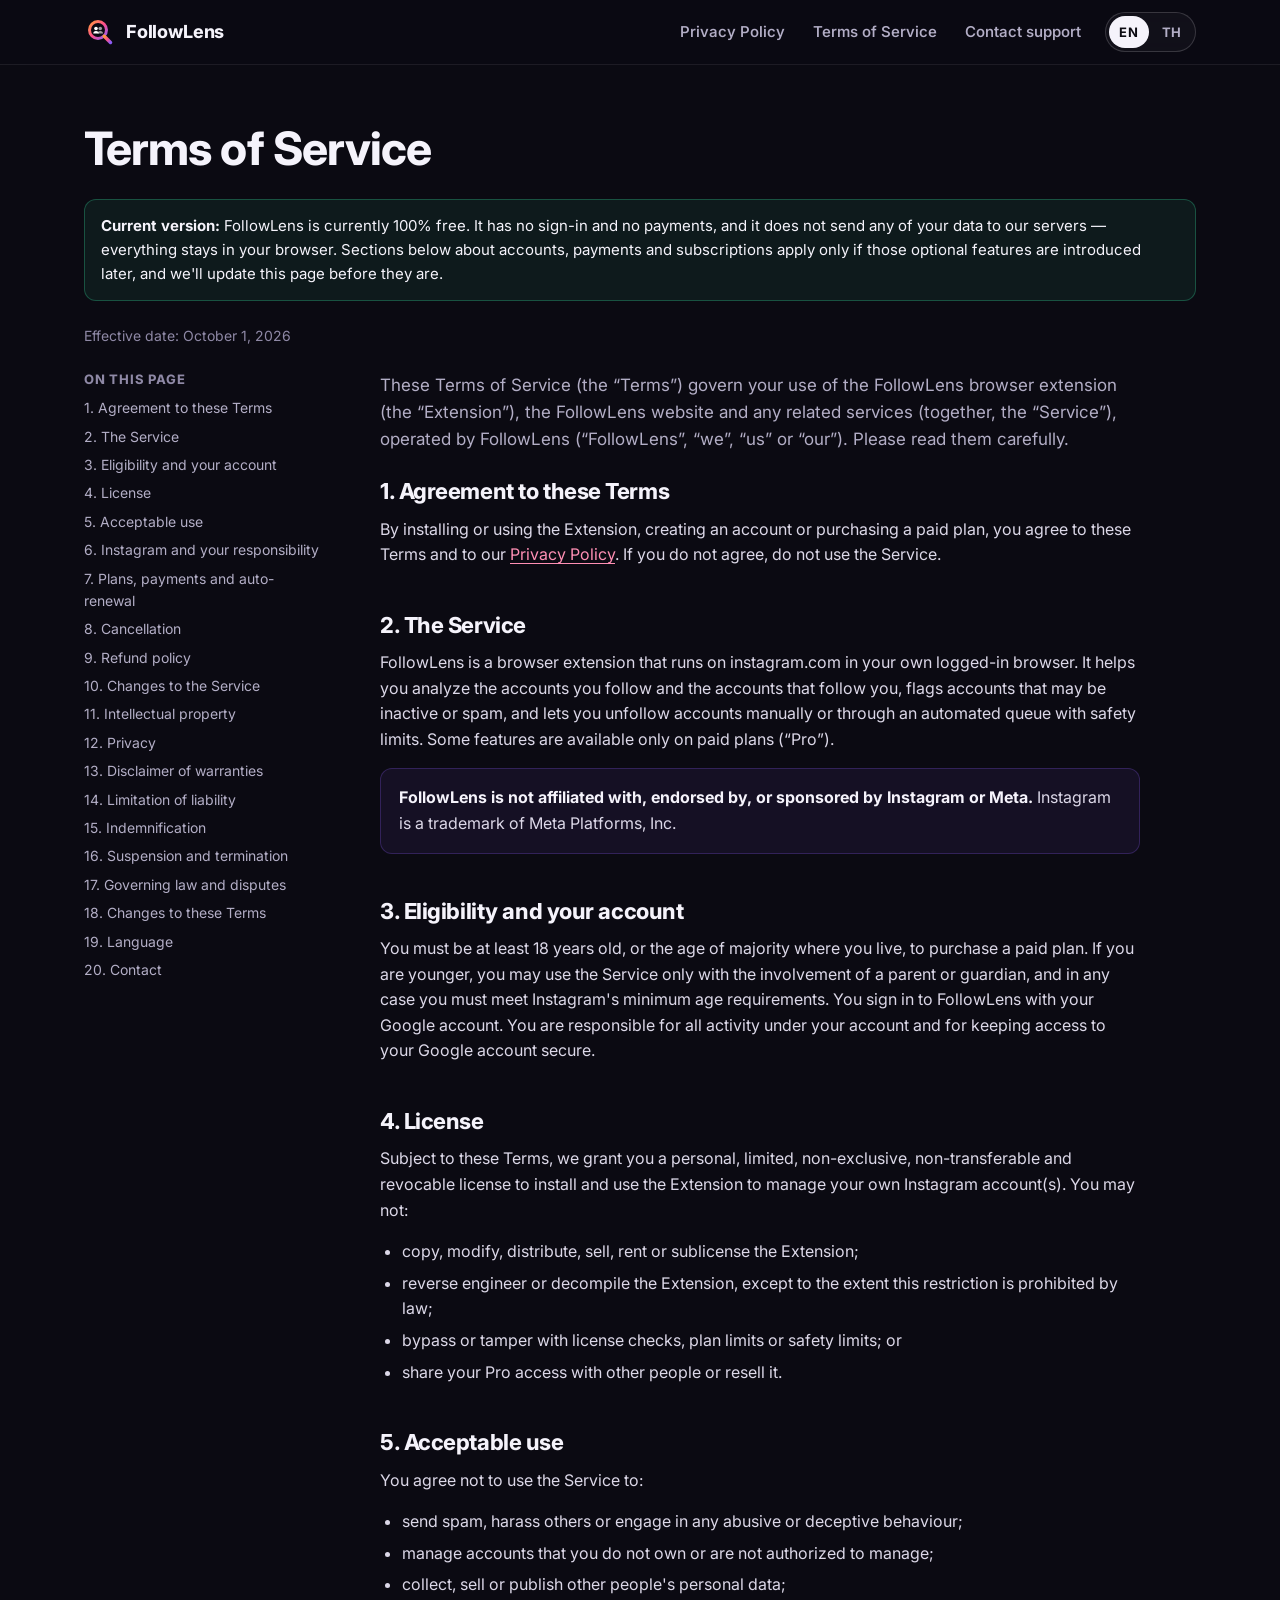
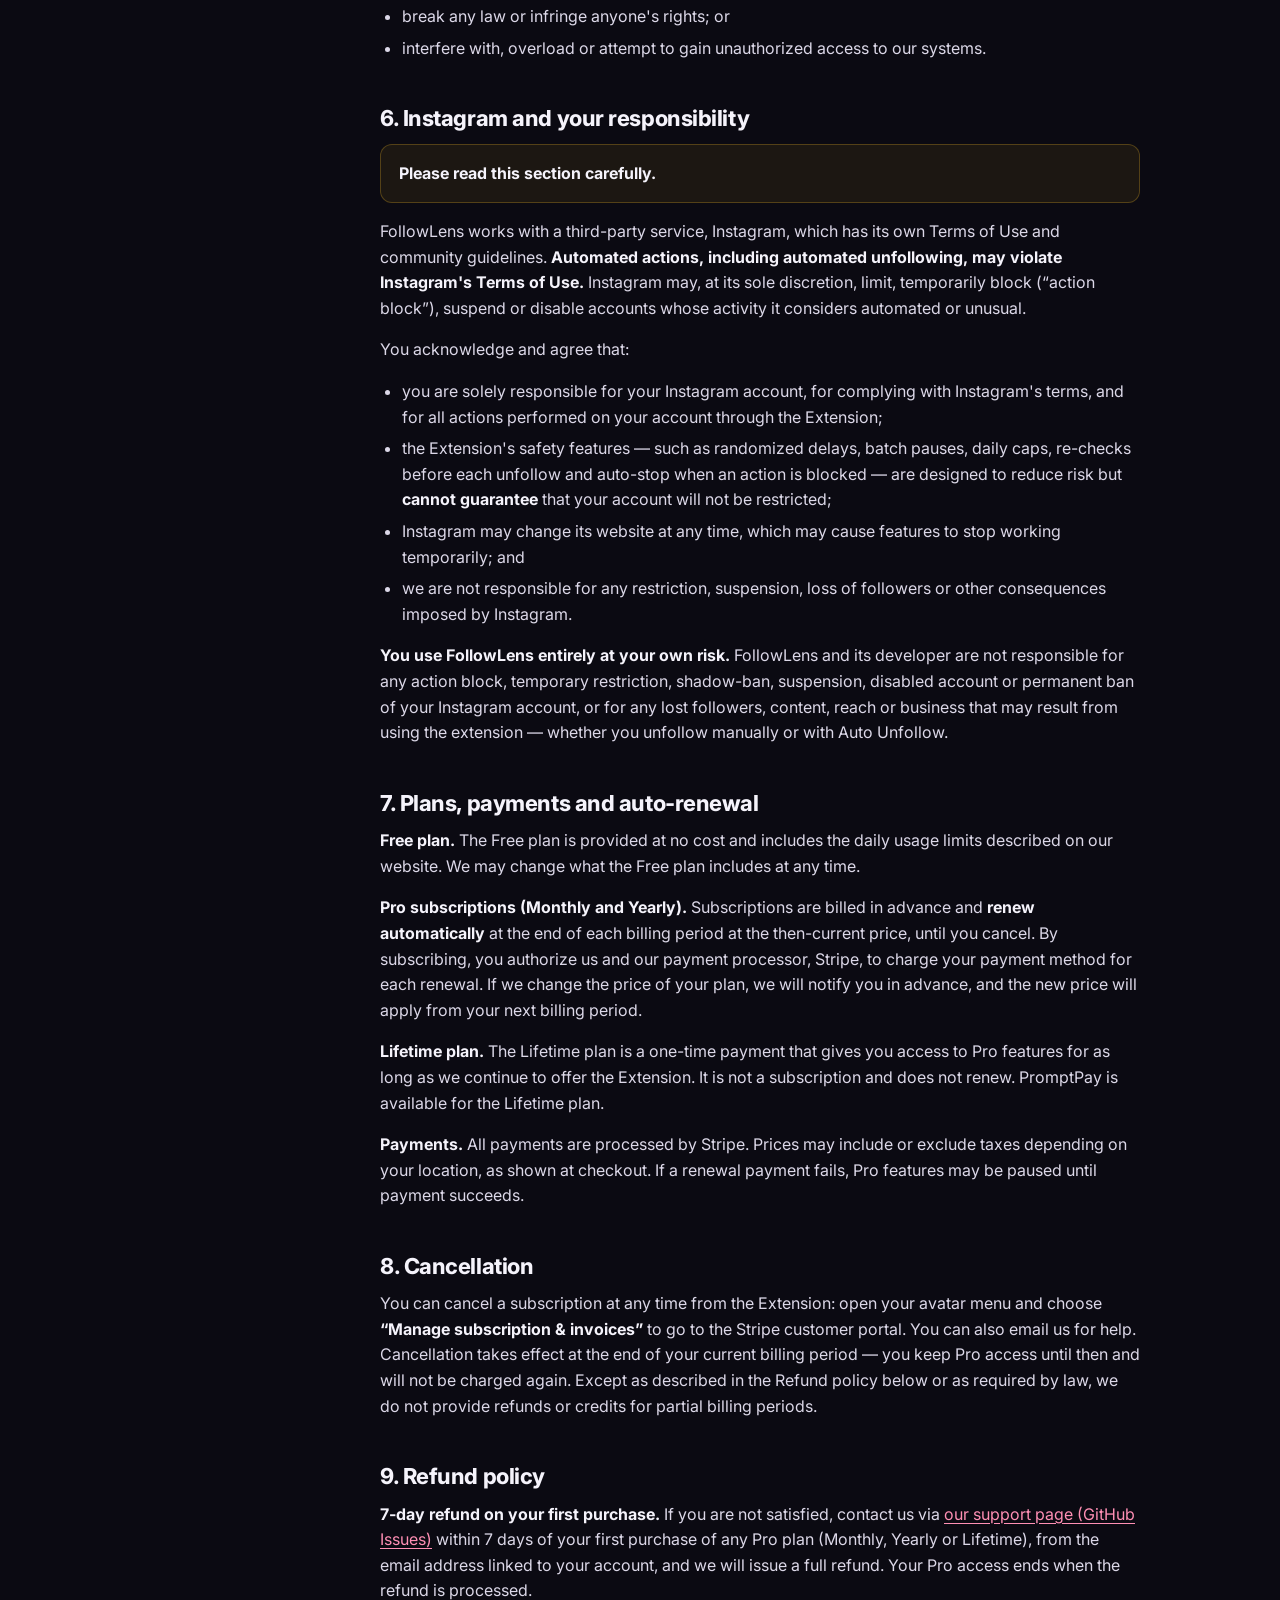
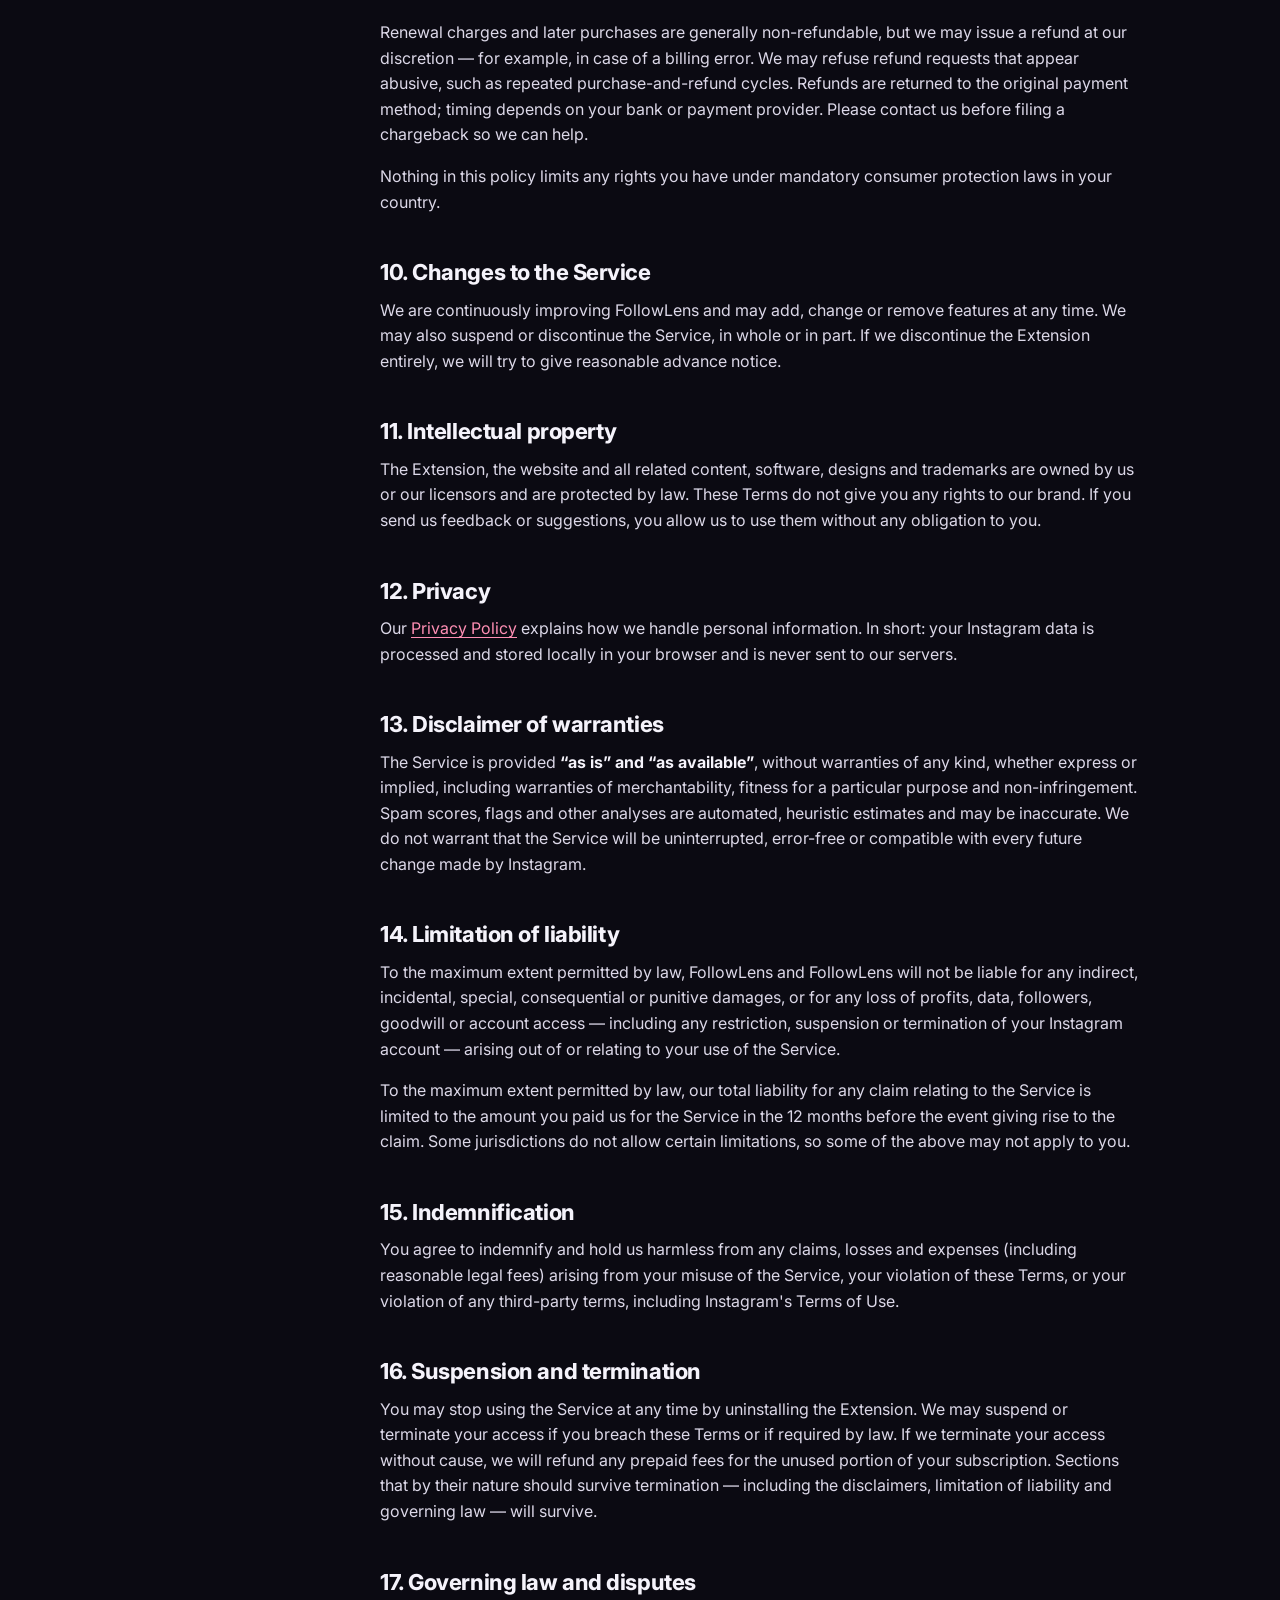
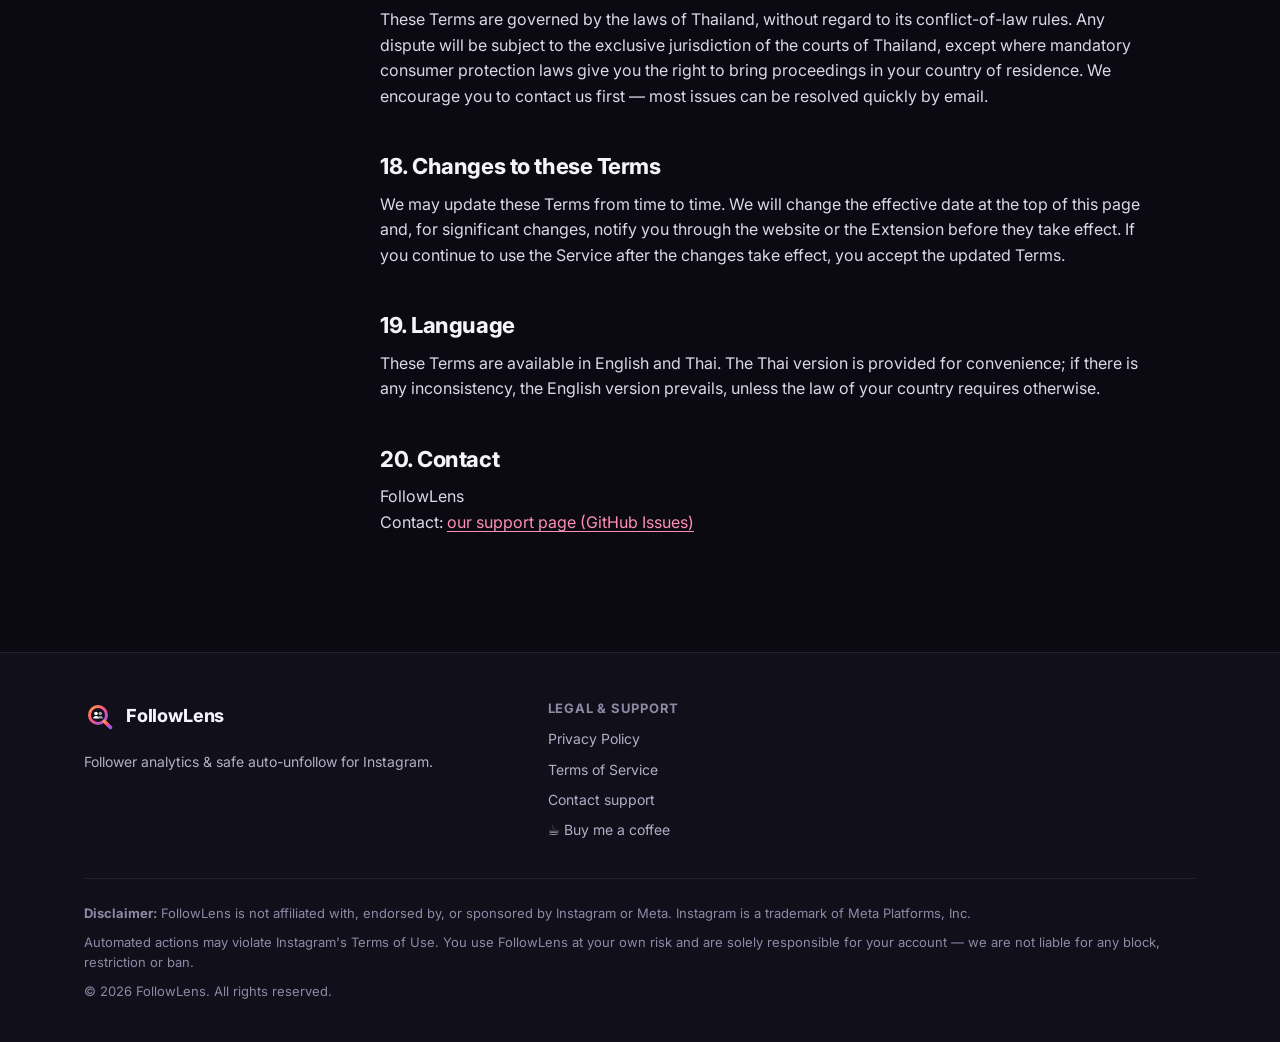
==== terms.html @ a9cab2ae "Split public policy pages into policy/ (published to jomkongvut/followlens-policy) - Marketing site " ====
<!doctype html>
<html lang="en">
<head>
  <meta charset="utf-8">
  <meta name="viewport" content="width=device-width, initial-scale=1">
  <title data-i18n="terms.title">Terms of Service — FollowLens</title>
  <meta name="description" content="The terms that apply when you use FollowLens, including subscriptions, cancellation, refunds and your responsibilities on Instagram." data-i18n-attr="content:terms.desc">
  <meta name="theme-color" content="#0b0a12">
  <meta name="color-scheme" content="dark">
  <link rel="canonical" href="https://jomkongvut.github.io/followlens-policy/terms.html">
  <link rel="icon" href="assets/favicon.svg" type="image/svg+xml">
  <meta property="og:type" content="website">
  <meta property="og:site_name" content="FollowLens">
  <meta property="og:title" content="Terms of Service — FollowLens" data-i18n-attr="content:terms.title">
  <meta property="og:description" content="The terms that apply when you use FollowLens, including subscriptions, cancellation, refunds and your responsibilities on Instagram." data-i18n-attr="content:terms.desc">
  <meta property="og:url" content="https://jomkongvut.github.io/followlens-policy/terms.html">
  <meta property="og:image" content="https://jomkongvut.github.io/followlens-policy/assets/og-image.png">
  <meta property="og:image:width" content="1200">
  <meta property="og:image:height" content="630">
  <meta property="og:locale" content="en_US">
  <meta property="og:locale:alternate" content="th_TH">
  <meta name="twitter:card" content="summary_large_image">
  <link rel="preconnect" href="https://fonts.googleapis.com">
  <link rel="preconnect" href="https://fonts.gstatic.com" crossorigin>
  <link rel="stylesheet" href="https://fonts.googleapis.com/css2?family=Inter:wght@400..800&family=Noto+Sans+Thai:wght@400..800&display=swap">
  <link rel="stylesheet" href="assets/styles.css">
  <script src="assets/config.js" defer></script>
  <script src="assets/i18n.js" defer></script>
  <script src="assets/main.js" defer></script>
</head>
<body>
  <a class="skip-link" href="#main" data-i18n="common.skip">Skip to content</a>
  <header class="site-header">
    <div class="container header-inner">
      <a aria-label="FollowLens home" class="brand" href="index.html" data-i18n-attr="aria-label:brand.home"><svg viewBox="0 0 64 64" aria-hidden="true" focusable="false"><defs><linearGradient id="flg1" x1="0" y1="0" x2="1" y2="1"><stop offset="0" stop-color="#ff9a3c"/><stop offset=".5" stop-color="#ff4f8b"/><stop offset="1" stop-color="#8b5cf6"/></linearGradient></defs><circle cx="28" cy="28" r="17" fill="none" stroke="url(#flg1)" stroke-width="6"/><path d="M40.5 40.5 53 53" stroke="url(#flg1)" stroke-width="7" stroke-linecap="round"/><circle cx="24" cy="25" r="3.6" fill="#fff"/><circle cx="32.5" cy="25" r="3.6" fill="#fff" fill-opacity=".6"/><path d="M18.5 35a5.5 5 0 0 1 11 0z" fill="#fff"/><path d="M27 35a5.5 5 0 0 1 11 0z" fill="#fff" fill-opacity=".6"/></svg><span class="brand-name">FollowLens</span></a>
      <nav aria-label="Main navigation" class="main-nav" id="main-nav" data-i18n-attr="aria-label:nav.aria">
        <ul>
          <li><a href="privacy.html" data-i18n="footer.privacy">Privacy Policy</a></li>
          <li><a href="terms.html" data-i18n="footer.terms">Terms of Service</a></li>
          <li><a href="https://github.com/jomkongvut/followlens-policy/issues" target="_blank" rel="noopener" data-config-mailto data-i18n="footer.contact">Contact support</a></li>
        </ul>
      </nav>
      <div class="header-actions">
        <div aria-label="Language" class="lang-toggle" role="group" data-i18n-attr="aria-label:lang.label">
          <button type="button" data-set-lang="en" lang="en" aria-label="English" aria-pressed="true">EN</button>
          <span class="lang-sep" aria-hidden="true"></span>
          <button type="button" data-set-lang="th" lang="th" aria-label="ภาษาไทย" aria-pressed="false">TH</button>
        </div>
        <button aria-label="Open menu" class="menu-btn" type="button" aria-controls="main-nav" aria-expanded="false" data-i18n-attr="aria-label:nav.menu"><svg class="icon-open" viewBox="0 0 24 24" fill="none" stroke="currentColor" stroke-width="2" stroke-linecap="round" stroke-linejoin="round" aria-hidden="true" focusable="false"><path d="M4 7h16M4 12h16M4 17h16"/></svg><svg class="icon-close" viewBox="0 0 24 24" fill="none" stroke="currentColor" stroke-width="2" stroke-linecap="round" stroke-linejoin="round" aria-hidden="true" focusable="false"><path d="M6 6l12 12M18 6 6 18"/></svg></button>
      </div>
    </div>
  </header>

  <main id="main">
    <div class="container">
      <header class="page-hero">
        <h1 data-i18n="terms.h1">Terms of Service</h1>
        <p class="free-note" data-free-only data-i18n-html="legal.freeNote"></p>
        <p class="page-meta" data-i18n="legal.effective">Effective date: October 1, 2026</p>
      </header>
      <div class="legal-layout">
        <nav class="toc" aria-labelledby="toc-title">
          <h2 id="toc-title" data-i18n="toc.title">On this page</h2>
          <ol>
            <li><a href="#agreement" data-i18n="terms.agreement.h">1. Agreement to these Terms</a></li>
            <li><a href="#service" data-i18n="terms.service.h">2. The Service</a></li>
            <li><a href="#eligibility" data-i18n="terms.eligibility.h">3. Eligibility and your account</a></li>
            <li><a href="#license" data-i18n="terms.license.h">4. License</a></li>
            <li><a href="#use" data-i18n="terms.use.h">5. Acceptable use</a></li>
            <li><a href="#instagram" data-i18n="terms.instagram.h">6. Instagram and your responsibility</a></li>
            <li><a href="#plans" data-i18n="terms.plans.h">7. Plans, payments and auto-renewal</a></li>
            <li><a href="#cancel" data-i18n="terms.cancel.h">8. Cancellation</a></li>
            <li><a href="#refunds" data-i18n="terms.refunds.h">9. Refund policy</a></li>
            <li><a href="#svcchanges" data-i18n="terms.svcchanges.h">10. Changes to the Service</a></li>
            <li><a href="#ip" data-i18n="terms.ip.h">11. Intellectual property</a></li>
            <li><a href="#privacy" data-i18n="terms.privacy.h">12. Privacy</a></li>
            <li><a href="#warranty" data-i18n="terms.warranty.h">13. Disclaimer of warranties</a></li>
            <li><a href="#liability" data-i18n="terms.liability.h">14. Limitation of liability</a></li>
            <li><a href="#indemnity" data-i18n="terms.indemnity.h">15. Indemnification</a></li>
            <li><a href="#termination" data-i18n="terms.termination.h">16. Suspension and termination</a></li>
            <li><a href="#law" data-i18n="terms.law.h">17. Governing law and disputes</a></li>
            <li><a href="#changes" data-i18n="terms.changes.h">18. Changes to these Terms</a></li>
            <li><a href="#language" data-i18n="terms.language.h">19. Language</a></li>
            <li><a href="#contact" data-i18n="terms.contact.h">20. Contact</a></li>
          </ol>
        </nav>
        <article class="prose">
          <p class="lead" data-i18n="terms.intro">These Terms of Service (the “Terms”) govern your use of the FollowLens browser extension (the “Extension”), the FollowLens website and any related services (together, the “Service”), operated by FollowLens (“FollowLens”, “we”, “us” or “our”). Please read them carefully.</p>
          <section id="agreement" aria-labelledby="h-agreement">
            <h2 id="h-agreement" data-i18n="terms.agreement.h">1. Agreement to these Terms</h2>
            <div data-i18n-html="terms.agreement.body"><p>By installing or using the Extension, creating an account or purchasing a paid plan, you agree to these Terms and to our <a href="privacy.html">Privacy Policy</a>. If you do not agree, do not use the Service.</p></div>
          </section>
          <section id="service" aria-labelledby="h-service">
            <h2 id="h-service" data-i18n="terms.service.h">2. The Service</h2>
            <div data-i18n-html="terms.service.body"><p>FollowLens is a browser extension that runs on instagram.com in your own logged-in browser. It helps you analyze the accounts you follow and the accounts that follow you, flags accounts that may be inactive or spam, and lets you unfollow accounts manually or through an automated queue with safety limits. Some features are available only on paid plans (“Pro”).</p><div class="callout"><p><strong>FollowLens is not affiliated with, endorsed by, or sponsored by Instagram or Meta.</strong> Instagram is a trademark of Meta Platforms, Inc.</p></div></div>
          </section>
          <section id="eligibility" aria-labelledby="h-eligibility">
            <h2 id="h-eligibility" data-i18n="terms.eligibility.h">3. Eligibility and your account</h2>
            <div data-i18n-html="terms.eligibility.body"><p>You must be at least 18 years old, or the age of majority where you live, to purchase a paid plan. If you are younger, you may use the Service only with the involvement of a parent or guardian, and in any case you must meet Instagram's minimum age requirements. You sign in to FollowLens with your Google account. You are responsible for all activity under your account and for keeping access to your Google account secure.</p></div>
          </section>
          <section id="license" aria-labelledby="h-license">
            <h2 id="h-license" data-i18n="terms.license.h">4. License</h2>
            <div data-i18n-html="terms.license.body"><p>Subject to these Terms, we grant you a personal, limited, non-exclusive, non-transferable and revocable license to install and use the Extension to manage your own Instagram account(s). You may not:</p><ul><li>copy, modify, distribute, sell, rent or sublicense the Extension;</li><li>reverse engineer or decompile the Extension, except to the extent this restriction is prohibited by law;</li><li>bypass or tamper with license checks, plan limits or safety limits; or</li><li>share your Pro access with other people or resell it.</li></ul></div>
          </section>
          <section id="use" aria-labelledby="h-use">
            <h2 id="h-use" data-i18n="terms.use.h">5. Acceptable use</h2>
            <div data-i18n-html="terms.use.body"><p>You agree not to use the Service to:</p><ul><li>send spam, harass others or engage in any abusive or deceptive behaviour;</li><li>manage accounts that you do not own or are not authorized to manage;</li><li>collect, sell or publish other people's personal data;</li><li>break any law or infringe anyone's rights; or</li><li>interfere with, overload or attempt to gain unauthorized access to our systems.</li></ul></div>
          </section>
          <section id="instagram" aria-labelledby="h-instagram">
            <h2 id="h-instagram" data-i18n="terms.instagram.h">6. Instagram and your responsibility</h2>
            <div data-i18n-html="terms.instagram.body"><div class="callout warn"><p><strong>Please read this section carefully.</strong></p></div><p>FollowLens works with a third-party service, Instagram, which has its own Terms of Use and community guidelines. <strong>Automated actions, including automated unfollowing, may violate Instagram's Terms of Use.</strong> Instagram may, at its sole discretion, limit, temporarily block (“action block”), suspend or disable accounts whose activity it considers automated or unusual.</p><p>You acknowledge and agree that:</p><ul><li>you are solely responsible for your Instagram account, for complying with Instagram's terms, and for all actions performed on your account through the Extension;</li><li>the Extension's safety features — such as randomized delays, batch pauses, daily caps, re-checks before each unfollow and auto-stop when an action is blocked — are designed to reduce risk but <strong>cannot guarantee</strong> that your account will not be restricted;</li><li>Instagram may change its website at any time, which may cause features to stop working temporarily; and</li><li>we are not responsible for any restriction, suspension, loss of followers or other consequences imposed by Instagram.</li></ul></div>
          </section>
          <section id="plans" aria-labelledby="h-plans">
            <h2 id="h-plans" data-i18n="terms.plans.h">7. Plans, payments and auto-renewal</h2>
            <div data-i18n-html="terms.plans.body"><p><strong>Free plan.</strong> The Free plan is provided at no cost and includes the daily usage limits described on our website. We may change what the Free plan includes at any time.</p><p><strong>Pro subscriptions (Monthly and Yearly).</strong> Subscriptions are billed in advance and <strong>renew automatically</strong> at the end of each billing period at the then-current price, until you cancel. By subscribing, you authorize us and our payment processor, Stripe, to charge your payment method for each renewal. If we change the price of your plan, we will notify you in advance, and the new price will apply from your next billing period.</p><p><strong>Lifetime plan.</strong> The Lifetime plan is a one-time payment that gives you access to Pro features for as long as we continue to offer the Extension. It is not a subscription and does not renew. PromptPay is available for the Lifetime plan.</p><p><strong>Payments.</strong> All payments are processed by Stripe. Prices may include or exclude taxes depending on your location, as shown at checkout. If a renewal payment fails, Pro features may be paused until payment succeeds.</p></div>
          </section>
          <section id="cancel" aria-labelledby="h-cancel">
            <h2 id="h-cancel" data-i18n="terms.cancel.h">8. Cancellation</h2>
            <div data-i18n-html="terms.cancel.body"><p>You can cancel a subscription at any time from the Extension: open your avatar menu and choose <strong>“Manage subscription & invoices”</strong> to go to the Stripe customer portal. You can also email us for help. Cancellation takes effect at the end of your current billing period — you keep Pro access until then and will not be charged again. Except as described in the Refund policy below or as required by law, we do not provide refunds or credits for partial billing periods.</p></div>
          </section>
          <section id="refunds" aria-labelledby="h-refunds">
            <h2 id="h-refunds" data-i18n="terms.refunds.h">9. Refund policy</h2>
            <div data-i18n-html="terms.refunds.body"><p><strong>7-day refund on your first purchase.</strong> If you are not satisfied, email <a href="https://github.com/jomkongvut/followlens-policy/issues">our support page (GitHub Issues)</a> within 7 days of your first purchase of any Pro plan (Monthly, Yearly or Lifetime), from the email address linked to your account, and we will issue a full refund. Your Pro access ends when the refund is processed.</p><p>Renewal charges and later purchases are generally non-refundable, but we may issue a refund at our discretion — for example, in case of a billing error. We may refuse refund requests that appear abusive, such as repeated purchase-and-refund cycles. Refunds are returned to the original payment method; timing depends on your bank or payment provider. Please contact us before filing a chargeback so we can help.</p><p>Nothing in this policy limits any rights you have under mandatory consumer protection laws in your country.</p></div>
          </section>
          <section id="svcchanges" aria-labelledby="h-svcchanges">
            <h2 id="h-svcchanges" data-i18n="terms.svcchanges.h">10. Changes to the Service</h2>
            <div data-i18n-html="terms.svcchanges.body"><p>We are continuously improving FollowLens and may add, change or remove features at any time. We may also suspend or discontinue the Service, in whole or in part. If we discontinue the Extension entirely, we will try to give reasonable advance notice.</p></div>
          </section>
          <section id="ip" aria-labelledby="h-ip">
            <h2 id="h-ip" data-i18n="terms.ip.h">11. Intellectual property</h2>
            <div data-i18n-html="terms.ip.body"><p>The Extension, the website and all related content, software, designs and trademarks are owned by us or our licensors and are protected by law. These Terms do not give you any rights to our brand. If you send us feedback or suggestions, you allow us to use them without any obligation to you.</p></div>
          </section>
          <section id="privacy" aria-labelledby="h-privacy">
            <h2 id="h-privacy" data-i18n="terms.privacy.h">12. Privacy</h2>
            <div data-i18n-html="terms.privacy.body"><p>Our <a href="privacy.html">Privacy Policy</a> explains how we handle personal information. In short: your Instagram data is processed and stored locally in your browser and is never sent to our servers.</p></div>
          </section>
          <section id="warranty" aria-labelledby="h-warranty">
            <h2 id="h-warranty" data-i18n="terms.warranty.h">13. Disclaimer of warranties</h2>
            <div data-i18n-html="terms.warranty.body"><p>The Service is provided <strong>“as is” and “as available”</strong>, without warranties of any kind, whether express or implied, including warranties of merchantability, fitness for a particular purpose and non-infringement. Spam scores, flags and other analyses are automated, heuristic estimates and may be inaccurate. We do not warrant that the Service will be uninterrupted, error-free or compatible with every future change made by Instagram.</p></div>
          </section>
          <section id="liability" aria-labelledby="h-liability">
            <h2 id="h-liability" data-i18n="terms.liability.h">14. Limitation of liability</h2>
            <div data-i18n-html="terms.liability.body"><p>To the maximum extent permitted by law, FollowLens and FollowLens will not be liable for any indirect, incidental, special, consequential or punitive damages, or for any loss of profits, data, followers, goodwill or account access — including any restriction, suspension or termination of your Instagram account — arising out of or relating to your use of the Service.</p><p>To the maximum extent permitted by law, our total liability for any claim relating to the Service is limited to the amount you paid us for the Service in the 12 months before the event giving rise to the claim. Some jurisdictions do not allow certain limitations, so some of the above may not apply to you.</p></div>
          </section>
          <section id="indemnity" aria-labelledby="h-indemnity">
            <h2 id="h-indemnity" data-i18n="terms.indemnity.h">15. Indemnification</h2>
            <div data-i18n-html="terms.indemnity.body"><p>You agree to indemnify and hold us harmless from any claims, losses and expenses (including reasonable legal fees) arising from your misuse of the Service, your violation of these Terms, or your violation of any third-party terms, including Instagram's Terms of Use.</p></div>
          </section>
          <section id="termination" aria-labelledby="h-termination">
            <h2 id="h-termination" data-i18n="terms.termination.h">16. Suspension and termination</h2>
            <div data-i18n-html="terms.termination.body"><p>You may stop using the Service at any time by uninstalling the Extension. We may suspend or terminate your access if you breach these Terms or if required by law. If we terminate your access without cause, we will refund any prepaid fees for the unused portion of your subscription. Sections that by their nature should survive termination — including the disclaimers, limitation of liability and governing law — will survive.</p></div>
          </section>
          <section id="law" aria-labelledby="h-law">
            <h2 id="h-law" data-i18n="terms.law.h">17. Governing law and disputes</h2>
            <div data-i18n-html="terms.law.body"><p>These Terms are governed by the laws of Thailand, without regard to its conflict-of-law rules. Any dispute will be subject to the exclusive jurisdiction of the courts of Thailand, except where mandatory consumer protection laws give you the right to bring proceedings in your country of residence. We encourage you to contact us first — most issues can be resolved quickly by email.</p></div>
          </section>
          <section id="changes" aria-labelledby="h-changes">
            <h2 id="h-changes" data-i18n="terms.changes.h">18. Changes to these Terms</h2>
            <div data-i18n-html="terms.changes.body"><p>We may update these Terms from time to time. We will change the effective date at the top of this page and, for significant changes, notify you through the website or the Extension before they take effect. If you continue to use the Service after the changes take effect, you accept the updated Terms.</p></div>
          </section>
          <section id="language" aria-labelledby="h-language">
            <h2 id="h-language" data-i18n="terms.language.h">19. Language</h2>
            <div data-i18n-html="terms.language.body"><p>These Terms are available in English and Thai. The Thai version is provided for convenience; if there is any inconsistency, the English version prevails, unless the law of your country requires otherwise.</p></div>
          </section>
          <section id="contact" aria-labelledby="h-contact">
            <h2 id="h-contact" data-i18n="terms.contact.h">20. Contact</h2>
            <div data-i18n-html="terms.contact.body"><p>FollowLens<br>Email: <a href="https://github.com/jomkongvut/followlens-policy/issues">our support page (GitHub Issues)</a></p></div>
          </section>
        </article>
      </div>
    </div>
  </main>

  <footer class="site-footer">
    <div class="container">
      <div class="footer-grid">
        <div class="footer-brand">
          <a aria-label="FollowLens home" class="brand" href="index.html" data-i18n-attr="aria-label:brand.home"><svg viewBox="0 0 64 64" aria-hidden="true" focusable="false"><defs><linearGradient id="flg2" x1="0" y1="0" x2="1" y2="1"><stop offset="0" stop-color="#ff9a3c"/><stop offset=".5" stop-color="#ff4f8b"/><stop offset="1" stop-color="#8b5cf6"/></linearGradient></defs><circle cx="28" cy="28" r="17" fill="none" stroke="url(#flg2)" stroke-width="6"/><path d="M40.5 40.5 53 53" stroke="url(#flg2)" stroke-width="7" stroke-linecap="round"/><circle cx="24" cy="25" r="3.6" fill="#fff"/><circle cx="32.5" cy="25" r="3.6" fill="#fff" fill-opacity=".6"/><path d="M18.5 35a5.5 5 0 0 1 11 0z" fill="#fff"/><path d="M27 35a5.5 5 0 0 1 11 0z" fill="#fff" fill-opacity=".6"/></svg><span class="brand-name">FollowLens</span></a>
          <p data-i18n="brand.tagline">Follower analytics &amp; safe auto-unfollow for Instagram.</p>
        </div>
        <div class="footer-col">
          <h2 data-i18n="footer.legal">Legal &amp; support</h2>
          <ul>
            <li><a href="privacy.html" data-i18n="footer.privacy">Privacy Policy</a></li>
            <li><a href="terms.html" data-i18n="footer.terms">Terms of Service</a></li>
            <li><a href="https://github.com/jomkongvut/followlens-policy/issues" target="_blank" rel="noopener" data-config-mailto data-i18n="footer.contact">Contact support</a></li>
            <li><a href="https://buymeacoffee.com/jomkongvut" data-config-href="donateUrl" target="_blank" rel="noopener" data-i18n="footer.donate">☕ Buy me a coffee</a></li>
          </ul>
        </div>
      </div>
      <div class="disclaimer">
        <p data-i18n-html="footer.disclaimer"><strong>Disclaimer:</strong> FollowLens is not affiliated with, endorsed by, or sponsored by Instagram or Meta. Instagram is a trademark of Meta Platforms, Inc.</p>
        <p data-i18n="footer.risk">Automated actions may violate Instagram's Terms of Use. You use FollowLens at your own risk and are solely responsible for your account — we are not liable for any block, restriction or ban.</p>
        <p data-i18n="footer.rights">© 2026 FollowLens. All rights reserved.</p>
      </div>
    </div>
  </footer>
</body>
</html>
---- assets/styles.css ----
/* ==========================================================================
   FollowLens — shared stylesheet
   ========================================================================== */

:root {
  color-scheme: dark;

  /* Surfaces */
  --bg: #0b0a12;
  --bg-elev: #110f1a;
  --surface: #17151f;
  --surface-2: #1f1c2b;
  --surface-3: #2a2639;
  --border: rgba(255, 255, 255, 0.08);
  --border-strong: rgba(255, 255, 255, 0.16);

  /* Text */
  --text: #f5f3fb;
  --text-muted: #b3aec6;
  --text-dim: #8f89a6;

  /* Brand */
  --brand-orange: #ff9a3c;
  --brand-pink: #ff4f8b;
  --brand-purple: #8b5cf6;
  --brand-grad: linear-gradient(135deg, #ff9a3c 0%, #ff4f8b 50%, #8b5cf6 100%);
  --btn-grad: linear-gradient(135deg, #ff9a45 0%, #ff5c8f 100%);
  --on-brand: #17101d;

  /* Status */
  --success: #34d399;
  --warning: #fbbf24;
  --danger: #f87171;
  --info: #60a5fa;

  /* Misc */
  --focus: #ffd166;
  --radius-sm: 8px;
  --radius: 14px;
  --radius-lg: 22px;
  --shadow: 0 20px 60px -20px rgba(0, 0, 0, 0.7);
  --shadow-glow: 0 30px 90px -30px rgba(255, 79, 139, 0.45);
  --container: 1160px;
  --gutter: 16px;
  --header-h: 64px;

  --font: "Inter", "Noto Sans Thai", system-ui, -apple-system, "Segoe UI", Roboto, "Helvetica Neue", Arial, sans-serif;
}

/* -------------------------------------------------------------- Reset --- */
*, *::before, *::after { box-sizing: border-box; }
html { -webkit-text-size-adjust: 100%; scroll-behavior: smooth; scroll-padding-top: calc(var(--header-h) + 16px); }
@media (prefers-reduced-motion: reduce) {
  html { scroll-behavior: auto; }
  *, *::before, *::after { animation: none !important; transition: none !important; }
}
body {
  margin: 0;
  min-height: 100vh;
  display: flex;
  flex-direction: column;
  background: var(--bg);
  color: var(--text);
  font-family: var(--font);
  font-size: 16px;
  line-height: 1.6;
  -webkit-font-smoothing: antialiased;
  overflow-x: hidden;
}
html[lang="th"] body { line-height: 1.75; }
main { flex: 1 0 auto; }
img, svg { display: block; max-width: 100%; }
a { color: #ff8fb4; text-decoration: underline; text-decoration-thickness: 1px; text-underline-offset: 3px; }
a:hover { color: #ffb3cc; }
h1, h2, h3, h4 { line-height: 1.2; margin: 0 0 0.5em; letter-spacing: -0.02em; font-weight: 750; }
html[lang="th"] h1, html[lang="th"] h2, html[lang="th"] h3 { letter-spacing: 0; line-height: 1.35; }
p { margin: 0 0 1em; }
button { font: inherit; color: inherit; }

:focus-visible { outline: 3px solid var(--focus); outline-offset: 3px; border-radius: 6px; }

.sr-only {
  position: absolute !important; width: 1px; height: 1px; padding: 0; margin: -1px;
  overflow: hidden; clip: rect(0 0 0 0); white-space: nowrap; border: 0;
}
.skip-link {
  position: absolute; left: 16px; top: -60px; z-index: 100;
  background: var(--text); color: var(--bg); padding: 10px 14px; border-radius: var(--radius-sm);
  font-weight: 600; text-decoration: none;
}
.skip-link:focus { top: 12px; color: var(--bg); }

.container { width: 100%; max-width: var(--container); margin: 0 auto; padding: 0 var(--gutter); }
@media (min-width: 768px) { :root { --gutter: 24px; } }

.grad-text {
  background: var(--brand-grad);
  -webkit-background-clip: text; background-clip: text;
  color: transparent;
}

/* ------------------------------------------------------------- Buttons --- */
.btn {
  display: inline-flex; align-items: center; justify-content: center; gap: 8px;
  min-height: 44px; padding: 10px 20px;
  border-radius: 999px; border: 1px solid transparent;
  font-weight: 650; font-size: 15px; line-height: 1.2; text-decoration: none; text-align: center;
  cursor: pointer; transition: transform .15s ease, box-shadow .15s ease, background-color .15s ease, border-color .15s ease;
}
.btn:hover { transform: translateY(-1px); }
.btn-primary { background: var(--btn-grad); color: var(--on-brand); box-shadow: 0 10px 30px -10px rgba(255, 92, 143, 0.7); }
.btn-primary:hover { color: var(--on-brand); box-shadow: 0 14px 36px -10px rgba(255, 92, 143, 0.85); }
.btn-ghost { background: rgba(255, 255, 255, 0.04); border-color: var(--border-strong); color: var(--text); }
.btn-ghost:hover { background: rgba(255, 255, 255, 0.08); color: var(--text); }
.btn-lg { min-height: 52px; padding: 14px 26px; font-size: 16px; }
.btn-sm { min-height: 38px; padding: 8px 14px; font-size: 14px; }
.btn-block { width: 100%; }
.btn svg { width: 18px; height: 18px; flex: none; }

/* -------------------------------------------------------------- Header --- */
.site-header {
  position: sticky; top: 0; z-index: 50;
  background: rgba(11, 10, 18, 0.78);
  -webkit-backdrop-filter: saturate(160%) blur(14px); backdrop-filter: saturate(160%) blur(14px);
  border-bottom: 1px solid var(--border);
}
.header-inner { display: flex; align-items: center; gap: 12px; min-height: var(--header-h); }
.brand { display: inline-flex; align-items: center; gap: 10px; color: var(--text); text-decoration: none; font-weight: 750; font-size: 18px; letter-spacing: -0.01em; flex: none; }
.brand:hover { color: var(--text); }
.brand svg { width: 32px; height: 32px; }
.main-nav { margin-left: auto; }
.main-nav ul { display: flex; gap: 4px; list-style: none; margin: 0; padding: 0; }
.main-nav a { display: block; padding: 8px 12px; border-radius: 8px; color: var(--text-muted); text-decoration: none; font-size: 15px; font-weight: 550; }
.main-nav a:hover { color: var(--text); background: rgba(255, 255, 255, 0.05); }
.header-actions { display: flex; align-items: center; gap: 10px; flex: none; }

.lang-toggle {
  display: inline-flex; align-items: center; padding: 3px;
  border: 1px solid var(--border-strong); border-radius: 999px; background: rgba(255, 255, 255, 0.03);
}
.lang-toggle button {
  border: 0; background: transparent; cursor: pointer;
  min-width: 40px; min-height: 32px; padding: 4px 10px; border-radius: 999px;
  font-size: 13px; font-weight: 700; letter-spacing: 0.04em; color: var(--text-muted);
}
.lang-toggle button[aria-pressed="true"] { background: var(--text); color: var(--bg); }
.lang-toggle button:not([aria-pressed="true"]):hover { color: var(--text); }
.lang-sep { width: 1px; height: 14px; background: var(--border-strong); margin: 0 1px; }
.lang-toggle button[aria-pressed="true"] + .lang-sep,
.lang-sep:has(+ button[aria-pressed="true"]) { visibility: hidden; }

.menu-btn {
  display: none; align-items: center; justify-content: center;
  width: 42px; height: 42px; border-radius: 10px; border: 1px solid var(--border-strong);
  background: rgba(255, 255, 255, 0.03); cursor: pointer; padding: 0;
}
.menu-btn svg { width: 20px; height: 20px; }
.menu-btn .icon-close { display: none; }
.menu-btn[aria-expanded="true"] .icon-open { display: none; }
.menu-btn[aria-expanded="true"] .icon-close { display: block; }

@media (max-width: 899px) {
  .menu-btn { display: inline-flex; }
  .header-cta { display: none; }
  .main-nav {
    display: none; position: absolute; left: 0; right: 0; top: 100%;
    background: var(--bg-elev); border-bottom: 1px solid var(--border);
    padding: 8px var(--gutter) 16px;
  }
  .main-nav.is-open { display: block; }
  .main-nav ul { flex-direction: column; gap: 2px; }
  .main-nav a { padding: 12px; font-size: 16px; }
  .header-actions { margin-left: auto; }
}
@media (max-width: 380px) {
  .brand-name { font-size: 16px; }
  .brand svg { width: 28px; height: 28px; }
  .header-actions { gap: 6px; }
  .lang-toggle button { min-width: 34px; padding: 4px 8px; }
}

/* ------------------------------------------------------------ Sections --- */
.section { padding: 72px 0; position: relative; }
@media (min-width: 900px) { .section { padding: 104px 0; } }
.section-alt { background: var(--bg-elev); border-top: 1px solid var(--border); border-bottom: 1px solid var(--border); }
.section-head { max-width: 720px; margin: 0 auto 44px; text-align: center; }
.section-head h2 { font-size: clamp(28px, 4.2vw, 42px); }
.section-head p { color: var(--text-muted); font-size: 17px; margin: 0; }
.eyebrow {
  display: inline-block; margin-bottom: 14px; padding: 5px 12px; border-radius: 999px;
  font-size: 13px; font-weight: 650; letter-spacing: 0.03em;
  color: #ffc1d5; background: rgba(255, 79, 139, 0.1); border: 1px solid rgba(255, 79, 139, 0.25);
}

/* ---------------------------------------------------------------- Hero --- */
.hero { padding: 56px 0 72px; position: relative; overflow: hidden; }
@media (min-width: 900px) { .hero { padding: 88px 0 104px; } }
.hero::before {
  content: ""; position: absolute; inset: -20% -10% auto; height: 720px; pointer-events: none;
  background:
    radial-gradient(40% 50% at 20% 30%, rgba(255, 154, 60, 0.18), transparent 70%),
    radial-gradient(40% 50% at 70% 20%, rgba(255, 79, 139, 0.2), transparent 70%),
    radial-gradient(40% 50% at 85% 60%, rgba(139, 92, 246, 0.22), transparent 70%);
  filter: blur(10px);
}
.hero-grid { position: relative; display: grid; gap: 48px; align-items: center; }
@media (min-width: 1000px) { .hero-grid { grid-template-columns: 1fr 1.1fr; gap: 56px; } }
.hero h1 { font-size: clamp(34px, 6vw, 60px); margin-bottom: 18px; }
.hero-lead { font-size: clamp(17px, 2vw, 19px); color: var(--text-muted); max-width: 560px; margin-bottom: 28px; }
.hero-ctas { display: flex; flex-wrap: wrap; gap: 12px; margin-bottom: 22px; }
.hero-trust { display: flex; flex-wrap: wrap; gap: 8px 20px; list-style: none; padding: 0; margin: 0; color: var(--text-muted); font-size: 14px; }
.hero-trust li { display: inline-flex; align-items: center; gap: 8px; }
.hero-trust svg { width: 16px; height: 16px; color: var(--success); flex: none; }
@media (max-width: 479px) { .hero-ctas .btn { width: 100%; } }

/* --------------------------------------------------------------- Mockup --- */
.mockup {
  position: relative; border-radius: var(--radius-lg); overflow: hidden;
  background: var(--surface); border: 1px solid var(--border-strong);
  box-shadow: var(--shadow), var(--shadow-glow);
  font-size: 13px; line-height: 1.4;
}
.mock-bar { display: flex; align-items: center; gap: 8px; padding: 10px 14px; background: var(--surface-2); border-bottom: 1px solid var(--border); }
.mock-dots { display: flex; gap: 6px; }
.mock-dots span { width: 10px; height: 10px; border-radius: 50%; background: #3a3550; }
.mock-url { flex: 1; min-width: 0; margin-left: 8px; padding: 4px 12px; border-radius: 999px; background: var(--bg); color: var(--text-dim); font-size: 12px; white-space: nowrap; overflow: hidden; text-overflow: ellipsis; }
.mock-body { padding: 16px; }
.mock-top { display: flex; align-items: center; justify-content: space-between; gap: 10px; margin-bottom: 14px; }
.mock-title { display: flex; align-items: center; gap: 8px; font-weight: 700; font-size: 14px; }
.mock-title svg { width: 22px; height: 22px; }
.mock-scan { display: inline-flex; align-items: center; gap: 6px; padding: 4px 10px; border-radius: 999px; background: rgba(52, 211, 153, 0.12); color: var(--success); font-size: 12px; font-weight: 600; white-space: nowrap; }
.mock-scan::before { content: ""; width: 6px; height: 6px; border-radius: 50%; background: currentColor; }
.stat-grid { display: grid; grid-template-columns: repeat(2, minmax(0, 1fr)); gap: 8px; margin-bottom: 14px; }
@media (min-width: 520px) { .stat-grid { grid-template-columns: repeat(3, minmax(0, 1fr)); } }
@media (min-width: 1200px) { .stat-grid { grid-template-columns: repeat(5, minmax(0, 1fr)); } }
.stat { padding: 10px 12px; border-radius: 10px; background: var(--surface-2); border: 1px solid var(--border); min-width: 0; }
.stat-label { display: block; color: var(--text-dim); font-size: 11px; font-weight: 600; white-space: nowrap; overflow: hidden; text-overflow: ellipsis; }
.stat-value { display: block; font-size: 20px; font-weight: 750; letter-spacing: -0.02em; margin-top: 2px; }
.stat.is-warn .stat-value { color: #ff8fb4; }
.stat.is-alert .stat-value { color: var(--warning); }
.stat.is-danger .stat-value { color: var(--danger); }
.mock-tabs { display: flex; gap: 6px; margin-bottom: 10px; overflow: hidden; }
.mock-tab { padding: 5px 10px; border-radius: 999px; font-size: 12px; font-weight: 600; color: var(--text-dim); background: transparent; border: 1px solid var(--border); white-space: nowrap; }
.mock-tab.is-active { color: var(--on-brand); background: var(--btn-grad); border-color: transparent; }
.mock-rows { list-style: none; margin: 0; padding: 0; border: 1px solid var(--border); border-radius: 12px; overflow: hidden; }
.mock-row { display: flex; align-items: center; gap: 10px; padding: 10px 12px; background: var(--surface); }
.mock-row + .mock-row { border-top: 1px solid var(--border); }
.avatar { width: 34px; height: 34px; border-radius: 50%; flex: none; }
.avatar.a1 { background: linear-gradient(135deg, #ffb35c, #ff4f8b); }
.avatar.a2 { background: linear-gradient(135deg, #5eead4, #3b82f6); }
.avatar.a3 { background: #34304a; color: #6f6890; display: grid; place-items: center; overflow: hidden; }
.avatar.a3 svg { width: 26px; height: 26px; margin-top: 6px; }
.avatar.a4 { background: linear-gradient(135deg, #a78bfa, #f472b6); }
.avatar.a5 { background: linear-gradient(135deg, #facc15, #f97316); }
.mock-user { flex: 1; min-width: 0; }
.mock-handle { display: block; font-weight: 650; white-space: nowrap; overflow: hidden; text-overflow: ellipsis; }
.mock-name { display: block; color: var(--text-dim); font-size: 12px; white-space: nowrap; overflow: hidden; text-overflow: ellipsis; }
.mock-badges { display: none; gap: 4px; flex-wrap: wrap; justify-content: flex-end; }
@media (min-width: 440px) { .mock-badges { display: flex; } }
.badge { display: inline-flex; align-items: center; padding: 2px 8px; border-radius: 999px; font-size: 11px; font-weight: 650; white-space: nowrap; border: 1px solid transparent; }
.badge-pink { color: #ffb3cc; background: rgba(255, 79, 139, 0.12); border-color: rgba(255, 79, 139, 0.25); }
.badge-amber { color: #fcd34d; background: rgba(251, 191, 36, 0.12); border-color: rgba(251, 191, 36, 0.25); }
.badge-red { color: #fca5a5; background: rgba(248, 113, 113, 0.12); border-color: rgba(248, 113, 113, 0.28); }
.badge-green { color: #6ee7b7; background: rgba(52, 211, 153, 0.12); border-color: rgba(52, 211, 153, 0.25); }
.badge-violet { color: #c4b5fd; background: rgba(139, 92, 246, 0.14); border-color: rgba(139, 92, 246, 0.3); }
.mock-action { flex: none; padding: 5px 10px; border-radius: 8px; font-size: 12px; font-weight: 650; color: var(--text); background: var(--surface-3); border: 1px solid var(--border-strong); }
.mock-action.is-safe { color: var(--success); background: rgba(52, 211, 153, 0.1); border-color: rgba(52, 211, 153, 0.25); }
.mock-queue { display: flex; align-items: center; gap: 10px; margin-top: 12px; padding: 10px 12px; border-radius: 12px; background: rgba(139, 92, 246, 0.1); border: 1px solid rgba(139, 92, 246, 0.25); font-size: 12px; color: #d8ccff; }
.mock-queue svg { width: 16px; height: 16px; flex: none; }
.mock-progress { flex: 1; height: 6px; border-radius: 999px; background: rgba(255, 255, 255, 0.08); overflow: hidden; min-width: 40px; }
.mock-progress span { display: block; width: 38%; height: 100%; background: var(--brand-grad); border-radius: inherit; }

/* ------------------------------------------------------------- Features --- */
.feature-grid { display: grid; gap: 16px; grid-template-columns: 1fr; }
@media (min-width: 640px) { .feature-grid { grid-template-columns: repeat(2, 1fr); } }
@media (min-width: 1000px) { .feature-grid { grid-template-columns: repeat(3, 1fr); } }
.card {
  background: var(--surface); border: 1px solid var(--border); border-radius: var(--radius);
  padding: 24px;
}
.feature h3 { font-size: 18px; margin-bottom: 8px; }
.feature p { color: var(--text-muted); margin: 0; font-size: 15px; }
.feature-icon {
  width: 44px; height: 44px; border-radius: 12px; display: grid; place-items: center; margin-bottom: 16px;
  background: linear-gradient(135deg, rgba(255, 154, 60, 0.18), rgba(139, 92, 246, 0.22));
  border: 1px solid rgba(255, 255, 255, 0.1); color: #ffc1d5;
}
.feature-icon svg { width: 22px; height: 22px; }
.pro-tag { display: inline-block; margin-left: 6px; padding: 1px 7px; border-radius: 999px; font-size: 11px; font-weight: 750; letter-spacing: 0.04em; vertical-align: 2px; color: var(--on-brand); background: var(--btn-grad); }

/* ----------------------------------------------------------------- Steps --- */
.steps { display: grid; gap: 16px; list-style: none; margin: 0; padding: 0; counter-reset: step; }
@media (min-width: 900px) { .steps { grid-template-columns: repeat(3, 1fr); gap: 20px; } }
.step { position: relative; padding: 28px 24px 24px; }
.step-num {
  display: inline-grid; place-items: center; width: 40px; height: 40px; margin-bottom: 16px; border-radius: 50%;
  font-weight: 800; font-size: 17px; color: var(--on-brand); background: var(--btn-grad);
}
.step h3 { font-size: 19px; }
.step p { color: var(--text-muted); margin: 0; font-size: 15px; }

/* ---------------------------------------------------------------- Safety --- */
.safety-grid { display: grid; gap: 40px; align-items: center; }
@media (min-width: 1000px) { .safety-grid { grid-template-columns: 1fr 1fr; gap: 56px; } }
.safety-grid .section-head { text-align: left; margin: 0 0 24px; }
.check-list { list-style: none; margin: 0; padding: 0; display: grid; gap: 14px; }
.check-list li { display: grid; grid-template-columns: 28px 1fr; gap: 12px; align-items: start; }
.check-list .ck { width: 28px; height: 28px; border-radius: 8px; display: grid; place-items: center; background: rgba(52, 211, 153, 0.12); color: var(--success); }
.check-list .ck svg { width: 16px; height: 16px; }
.check-list strong { display: block; font-weight: 650; }
.check-list span.desc { color: var(--text-muted); font-size: 15px; }
.preset-card h3 { font-size: 17px; margin-bottom: 16px; }
.preset-table { width: 100%; border-collapse: collapse; font-size: 14px; }
.preset-table th, .preset-table td { text-align: left; padding: 10px 8px; border-bottom: 1px solid var(--border); }
.preset-table th { color: var(--text-dim); font-weight: 600; font-size: 12px; text-transform: uppercase; letter-spacing: 0.04em; }
html[lang="th"] .preset-table th { text-transform: none; letter-spacing: 0; font-size: 13px; }
.preset-table td:first-child { font-weight: 650; }
.preset-table tr:last-child td { border-bottom: 0; }
.table-scroll { overflow-x: auto; -webkit-overflow-scrolling: touch; }
.note { margin-top: 16px; padding: 12px 14px; border-radius: 12px; font-size: 14px; color: #fde7a8; background: rgba(251, 191, 36, 0.08); border: 1px solid rgba(251, 191, 36, 0.22); }
.note p:last-child { margin-bottom: 0; }

/* --------------------------------------------------------------- Pricing --- */
.period-switch {
  display: flex; width: fit-content; max-width: 100%; margin: 0 auto 32px; padding: 4px; gap: 4px;
  border-radius: 999px; background: var(--surface); border: 1px solid var(--border-strong);
}
.period-switch button {
  border: 0; background: transparent; cursor: pointer; border-radius: 999px;
  min-height: 40px; padding: 8px 16px; font-size: 14px; font-weight: 650; color: var(--text-muted);
  display: inline-flex; align-items: center; gap: 6px; white-space: nowrap;
}
.period-switch button[aria-checked="true"] { background: var(--text); color: var(--bg); }
.period-switch button:not([aria-checked="true"]):hover { color: var(--text); }
.save-pill { font-size: 11px; font-weight: 750; padding: 2px 7px; border-radius: 999px; background: rgba(52, 211, 153, 0.16); color: var(--success); }
.period-switch button[aria-checked="true"] .save-pill { background: #0f7a54; color: #fff; }
@media (max-width: 420px) {
  .period-switch { width: 100%; }
  .period-switch button { flex: 1; padding: 8px 6px; justify-content: center; font-size: 13px; flex-direction: column; gap: 2px; min-height: 48px; }
}
.pricing-grid { display: grid; gap: 20px; max-width: 900px; margin: 0 auto; }
@media (min-width: 800px) { .pricing-grid { grid-template-columns: 1fr 1fr; } }
.plan { display: flex; flex-direction: column; padding: 28px; }
.plan-pro { position: relative; border: 1px solid transparent; background: linear-gradient(var(--surface), var(--surface)) padding-box, var(--brand-grad) border-box; box-shadow: var(--shadow-glow); }
.plan-name { font-size: 20px; margin-bottom: 4px; display: flex; align-items: center; gap: 10px; flex-wrap: wrap; }
.plan-desc { color: var(--text-muted); font-size: 15px; margin-bottom: 20px; }
.plan-price { font-size: 36px; font-weight: 800; letter-spacing: -0.03em; line-height: 1.1; margin-bottom: 4px; min-height: 40px; }
html[lang="th"] .plan-price { letter-spacing: -0.01em; }
.plan-sub { color: var(--text-dim); font-size: 14px; margin-bottom: 22px; min-height: 22px; }
.plan-features { list-style: none; margin: 0 0 26px; padding: 0; display: grid; gap: 10px; flex: 1; }
.plan-features li { display: grid; grid-template-columns: 20px 1fr; gap: 10px; font-size: 15px; }
.plan-features svg { width: 18px; height: 18px; margin-top: 3px; color: var(--success); }
.plan-pro .plan-features svg { color: #ff8fb4; }
.popular { font-size: 12px; font-weight: 750; padding: 3px 10px; border-radius: 999px; color: var(--on-brand); background: var(--btn-grad); letter-spacing: 0.02em; }
.plan-foot { margin-top: 12px; font-size: 13px; color: var(--text-dim); text-align: center; }
.pricing-note { max-width: 720px; margin: 28px auto 0; text-align: center; color: var(--text-dim); font-size: 14px; }
[data-period-show][hidden] { display: none !important; }

/* ------------------------------------------------------------------- FAQ --- */
.faq-list { max-width: 820px; margin: 0 auto; display: grid; gap: 12px; }
.faq-item { background: var(--surface); border: 1px solid var(--border); border-radius: var(--radius); overflow: hidden; }
.faq-item h3 { margin: 0; font-size: inherit; letter-spacing: 0; }
.faq-q {
  width: 100%; display: flex; align-items: center; justify-content: space-between; gap: 16px;
  padding: 18px 20px; border: 0; background: transparent; cursor: pointer; text-align: left;
  font-size: 16px; font-weight: 650; line-height: 1.4;
}
.faq-q:hover { background: rgba(255, 255, 255, 0.02); }
.faq-q:focus-visible { outline-offset: -3px; border-radius: var(--radius); }
.faq-q .chev { width: 20px; height: 20px; flex: none; color: var(--text-dim); transition: transform .2s ease; }
.faq-q[aria-expanded="true"] .chev { transform: rotate(180deg); }
.faq-a { padding: 0 20px 20px; color: var(--text-muted); font-size: 15px; }
.faq-a p:last-child { margin-bottom: 0; }
.faq-a[hidden] { display: none; }

/* -------------------------------------------------------------- CTA band --- */
.cta-band { text-align: center; padding: 48px 24px; border-radius: var(--radius-lg); background: radial-gradient(80% 120% at 50% 0%, rgba(255, 79, 139, 0.18), transparent 70%), var(--surface); border: 1px solid var(--border-strong); }
.cta-band h2 { font-size: clamp(26px, 4vw, 36px); }
.cta-band p { color: var(--text-muted); max-width: 560px; margin: 0 auto 24px; }

/* ---------------------------------------------------------------- Footer --- */
.site-footer { border-top: 1px solid var(--border); background: var(--bg-elev); padding: 48px 0 32px; font-size: 14px; color: var(--text-muted); }
.footer-grid { display: grid; gap: 32px; }
@media (min-width: 800px) { .footer-grid { grid-template-columns: 1.4fr 1fr 1fr; } }
.footer-brand p { margin: 12px 0 0; max-width: 360px; }
.footer-col h2 { font-size: 13px; text-transform: uppercase; letter-spacing: 0.06em; color: var(--text-dim); margin-bottom: 12px; font-weight: 700; }
html[lang="th"] .footer-col h2 { text-transform: none; letter-spacing: 0; font-size: 14px; }
.footer-col ul { list-style: none; margin: 0; padding: 0; display: grid; gap: 8px; }
.footer-col a { color: var(--text-muted); text-decoration: none; }
.footer-col a:hover { color: var(--text); text-decoration: underline; }
.disclaimer { margin-top: 36px; padding-top: 24px; border-top: 1px solid var(--border); color: var(--text-dim); font-size: 13px; }
.disclaimer p { margin: 0 0 8px; }

/* ----------------------------------------------------------- Legal pages --- */
.page-hero { padding: 56px 0 24px; }
.page-hero h1 { font-size: clamp(32px, 5vw, 46px); }
.page-meta { color: var(--text-dim); font-size: 14px; margin: 0; }
.legal-layout { display: grid; gap: 32px; padding-bottom: 80px; }
@media (min-width: 1000px) { .legal-layout { grid-template-columns: 240px minmax(0, 1fr); gap: 56px; } }
.toc { align-self: start; font-size: 14px; }
@media (min-width: 1000px) { .toc { position: sticky; top: calc(var(--header-h) + 24px); } }
.toc h2 { font-size: 13px; text-transform: uppercase; letter-spacing: 0.06em; color: var(--text-dim); margin-bottom: 10px; }
html[lang="th"] .toc h2 { text-transform: none; letter-spacing: 0; font-size: 14px; }
.toc ol { margin: 0; padding: 0 0 0 20px; display: grid; gap: 6px; color: var(--text-dim); }
.toc a { color: var(--text-muted); text-decoration: none; }
.toc a:hover { color: var(--text); text-decoration: underline; }
@media (max-width: 999px) { .toc { padding: 18px 20px; border-radius: var(--radius); background: var(--surface); border: 1px solid var(--border); } }
.prose { max-width: 760px; color: #dcd8e8; font-size: 16px; min-width: 0; overflow-wrap: anywhere; }
.prose section { padding-top: 8px; margin-bottom: 36px; }
.prose h2 { font-size: 22px; color: var(--text); margin-bottom: 12px; }
.prose h3 { font-size: 17px; color: var(--text); margin: 20px 0 8px; }
.prose ul, .prose ol { padding-left: 22px; margin: 0 0 1em; }
.prose li { margin-bottom: 6px; }
.prose strong { color: var(--text); }
.prose .callout { padding: 16px 18px; border-radius: 12px; background: rgba(139, 92, 246, 0.08); border: 1px solid rgba(139, 92, 246, 0.25); margin-bottom: 1em; }
.prose .callout p:last-child { margin-bottom: 0; }
.prose .callout.warn { background: rgba(251, 191, 36, 0.07); border-color: rgba(251, 191, 36, 0.25); }

/* ---------------------------------------------------------- Status pages --- */
.status-wrap { display: grid; place-items: center; padding: 64px 0 96px; }
.status-card { width: 100%; max-width: 620px; padding: 36px 28px; text-align: center; }
@media (min-width: 600px) { .status-card { padding: 48px 44px; } }
.status-icon { width: 72px; height: 72px; margin: 0 auto 20px; border-radius: 50%; display: grid; place-items: center; }
.status-icon svg { width: 34px; height: 34px; }
.status-icon.ok { background: rgba(52, 211, 153, 0.14); color: var(--success); border: 1px solid rgba(52, 211, 153, 0.3); }
.status-icon.neutral { background: rgba(255, 255, 255, 0.06); color: var(--text-muted); border: 1px solid var(--border-strong); }
.status-icon.brand { background: rgba(255, 79, 139, 0.12); color: #ff8fb4; border: 1px solid rgba(255, 79, 139, 0.3); }
.status-card h1 { font-size: clamp(26px, 5vw, 34px); }
.status-card > p { color: var(--text-muted); }
.status-steps { text-align: left; margin: 24px 0; padding: 0; list-style: none; counter-reset: s; display: grid; gap: 12px; }
.status-steps li { counter-increment: s; display: grid; grid-template-columns: 32px 1fr; gap: 12px; align-items: start; padding: 14px 16px; border-radius: 12px; background: var(--surface-2); border: 1px solid var(--border); }
.status-steps li::before { content: counter(s); display: grid; place-items: center; width: 28px; height: 28px; border-radius: 50%; font-weight: 800; font-size: 14px; color: var(--on-brand); background: var(--btn-grad); }
.status-actions { display: flex; flex-wrap: wrap; justify-content: center; gap: 12px; margin-top: 8px; }
.status-help { margin-top: 24px; font-size: 14px; color: var(--text-dim); }
.big-404 { font-size: clamp(72px, 18vw, 120px); font-weight: 850; line-height: 1; letter-spacing: -0.05em; margin-bottom: 8px; }

/* ------------------------------------------------------------ Additions --- */
.toc ol { list-style: none; padding: 0; }
.status-card { margin: 0 auto; }
.prose .lead { font-size: 17px; color: var(--text-muted); }

/* ---------- free release (SITE_CONFIG.freeRelease) ---------- */
.free-release [data-paid] { display: none !important; }
[data-free-only] { display: none; }
.free-release [data-free-only] { display: block; }
.free-note {
  margin: 0 0 24px; padding: 14px 16px; border-radius: 12px; font-size: 15px; line-height: 1.6;
  background: rgba(52, 211, 153, .08); border: 1px solid rgba(52, 211, 153, .3); color: var(--text, #ededf2);
}
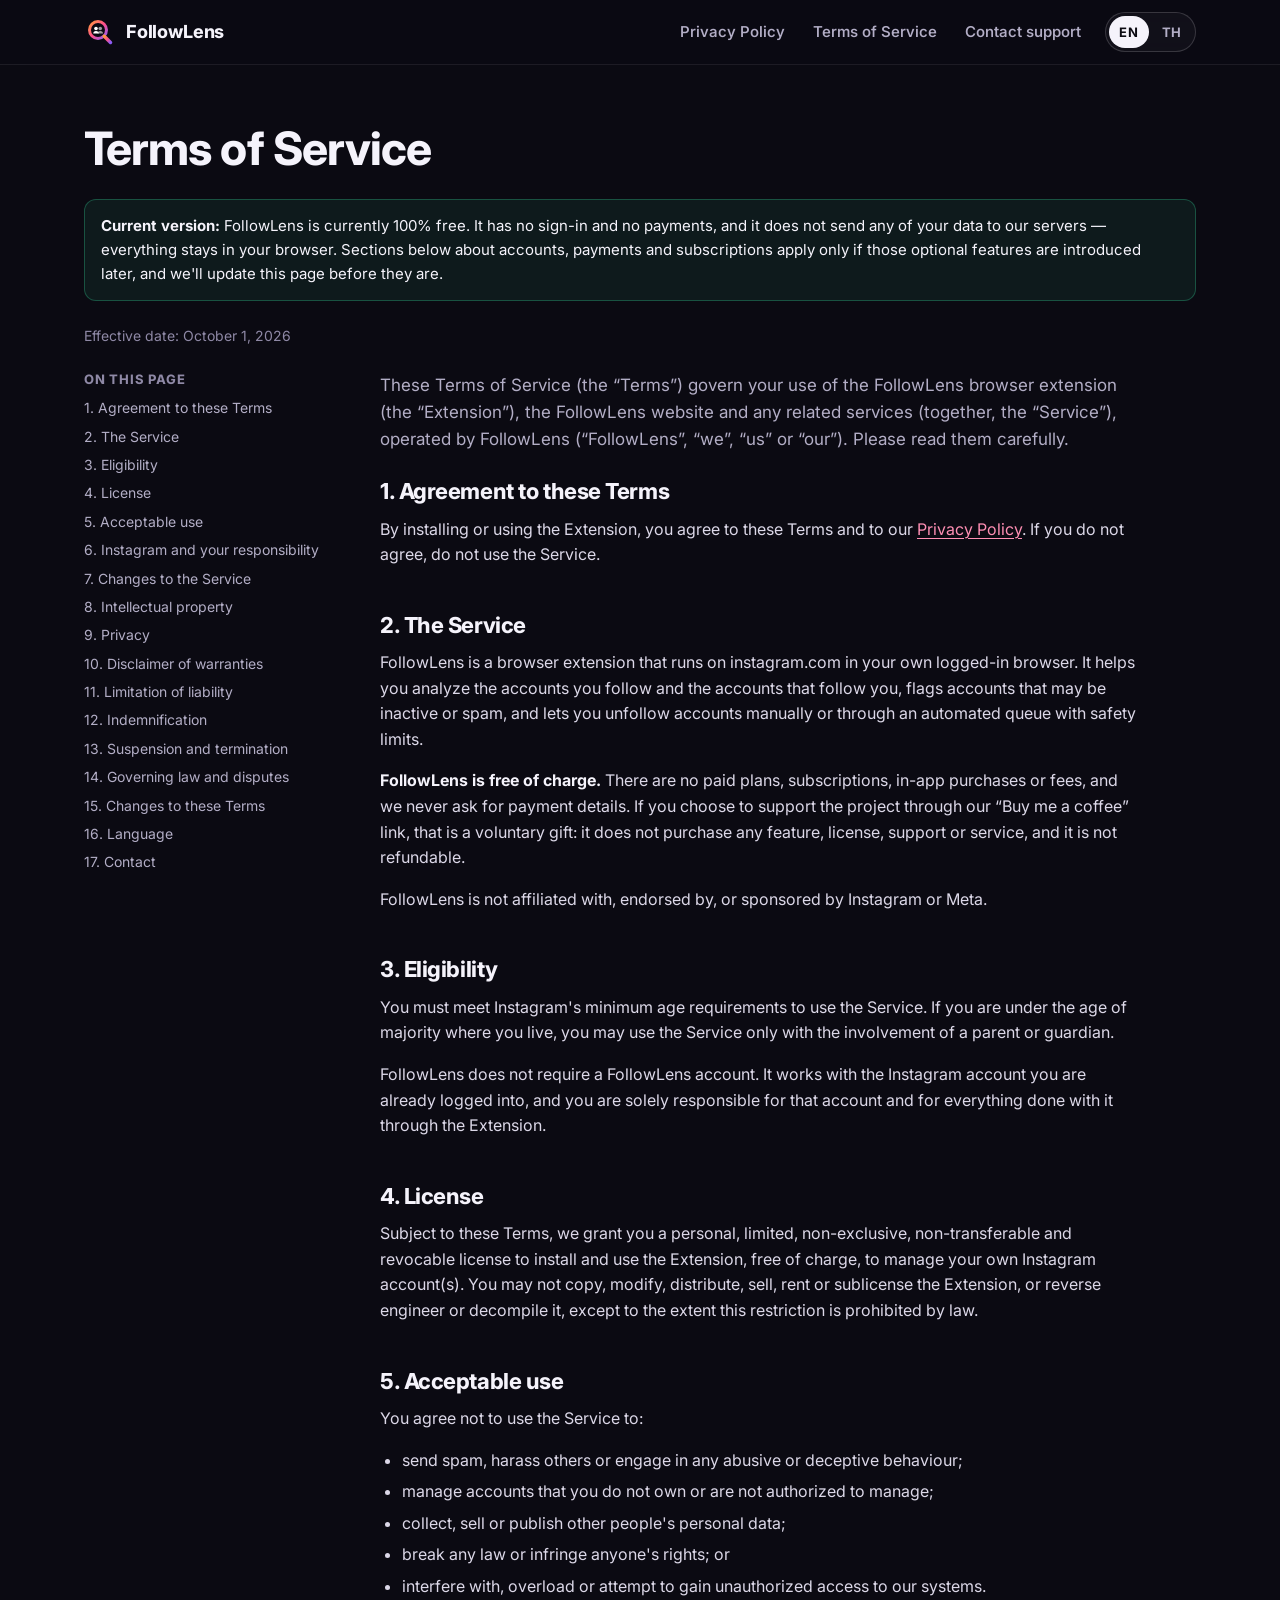
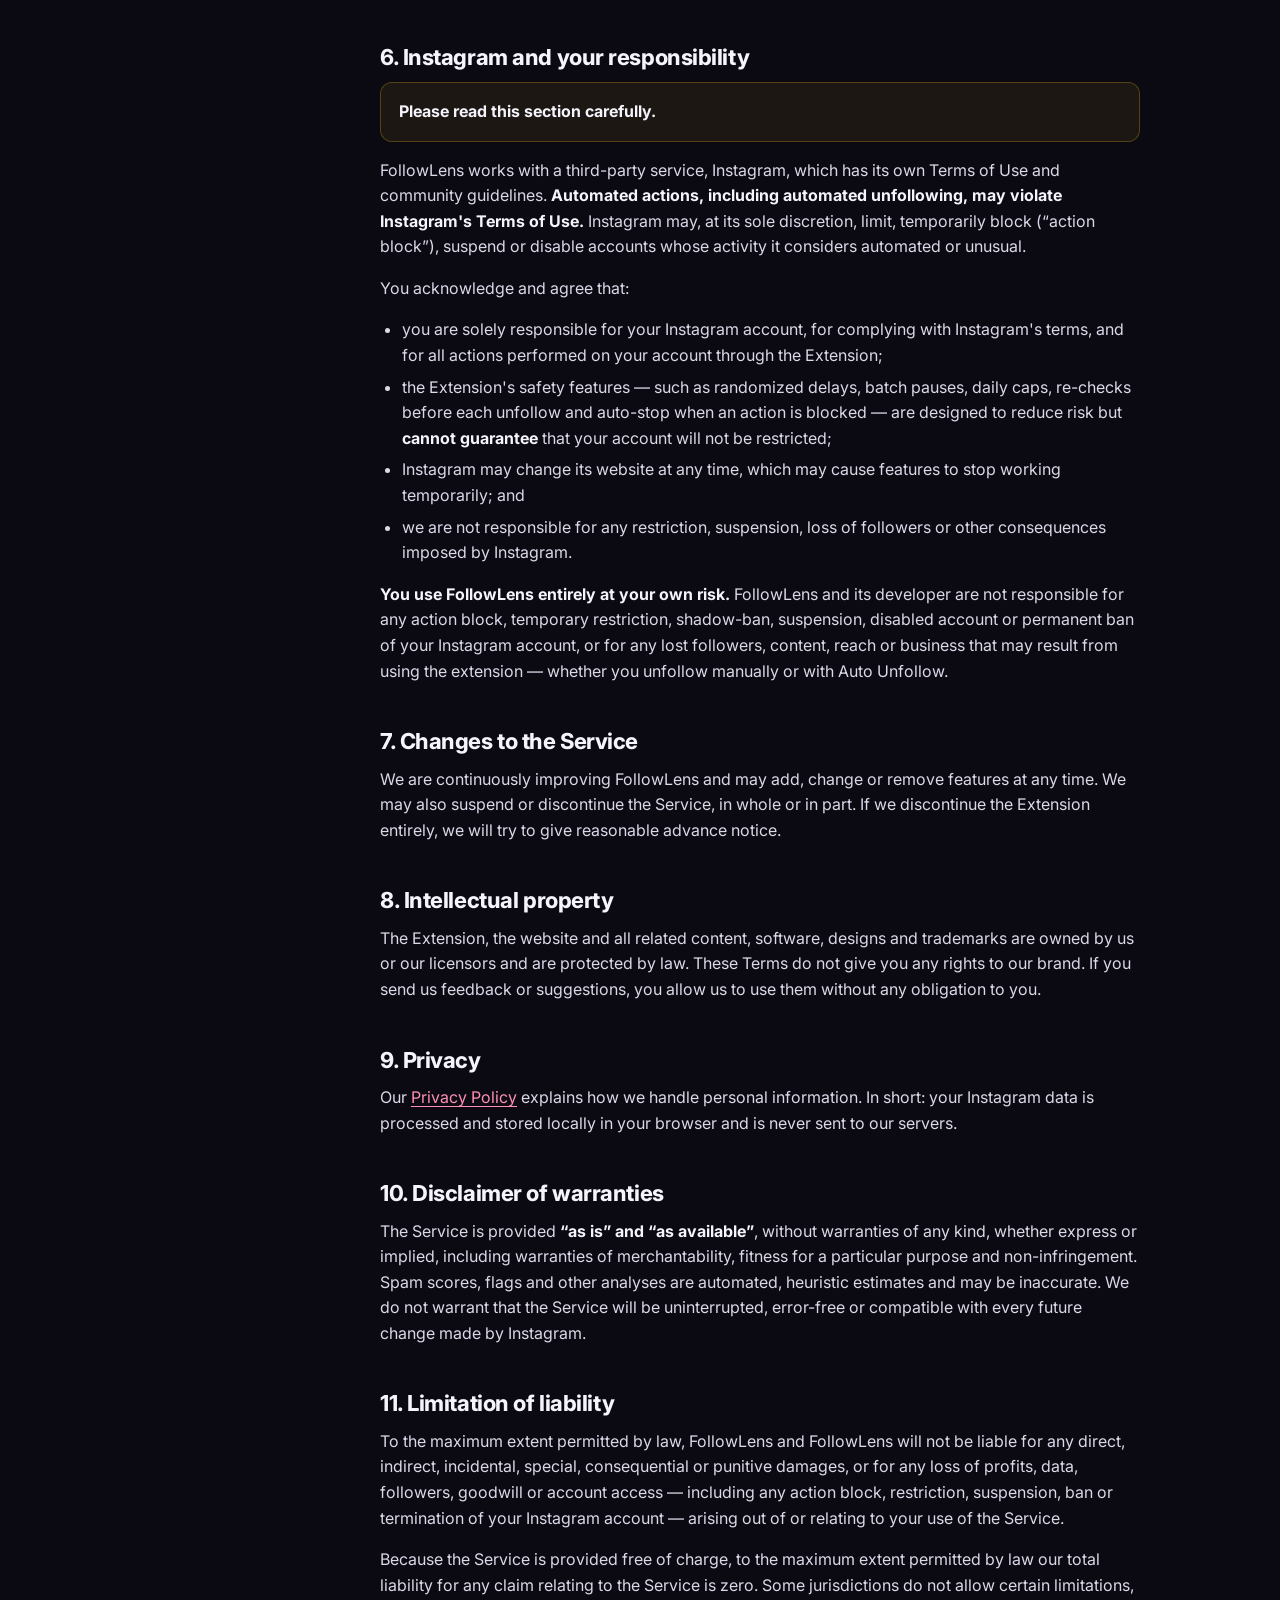
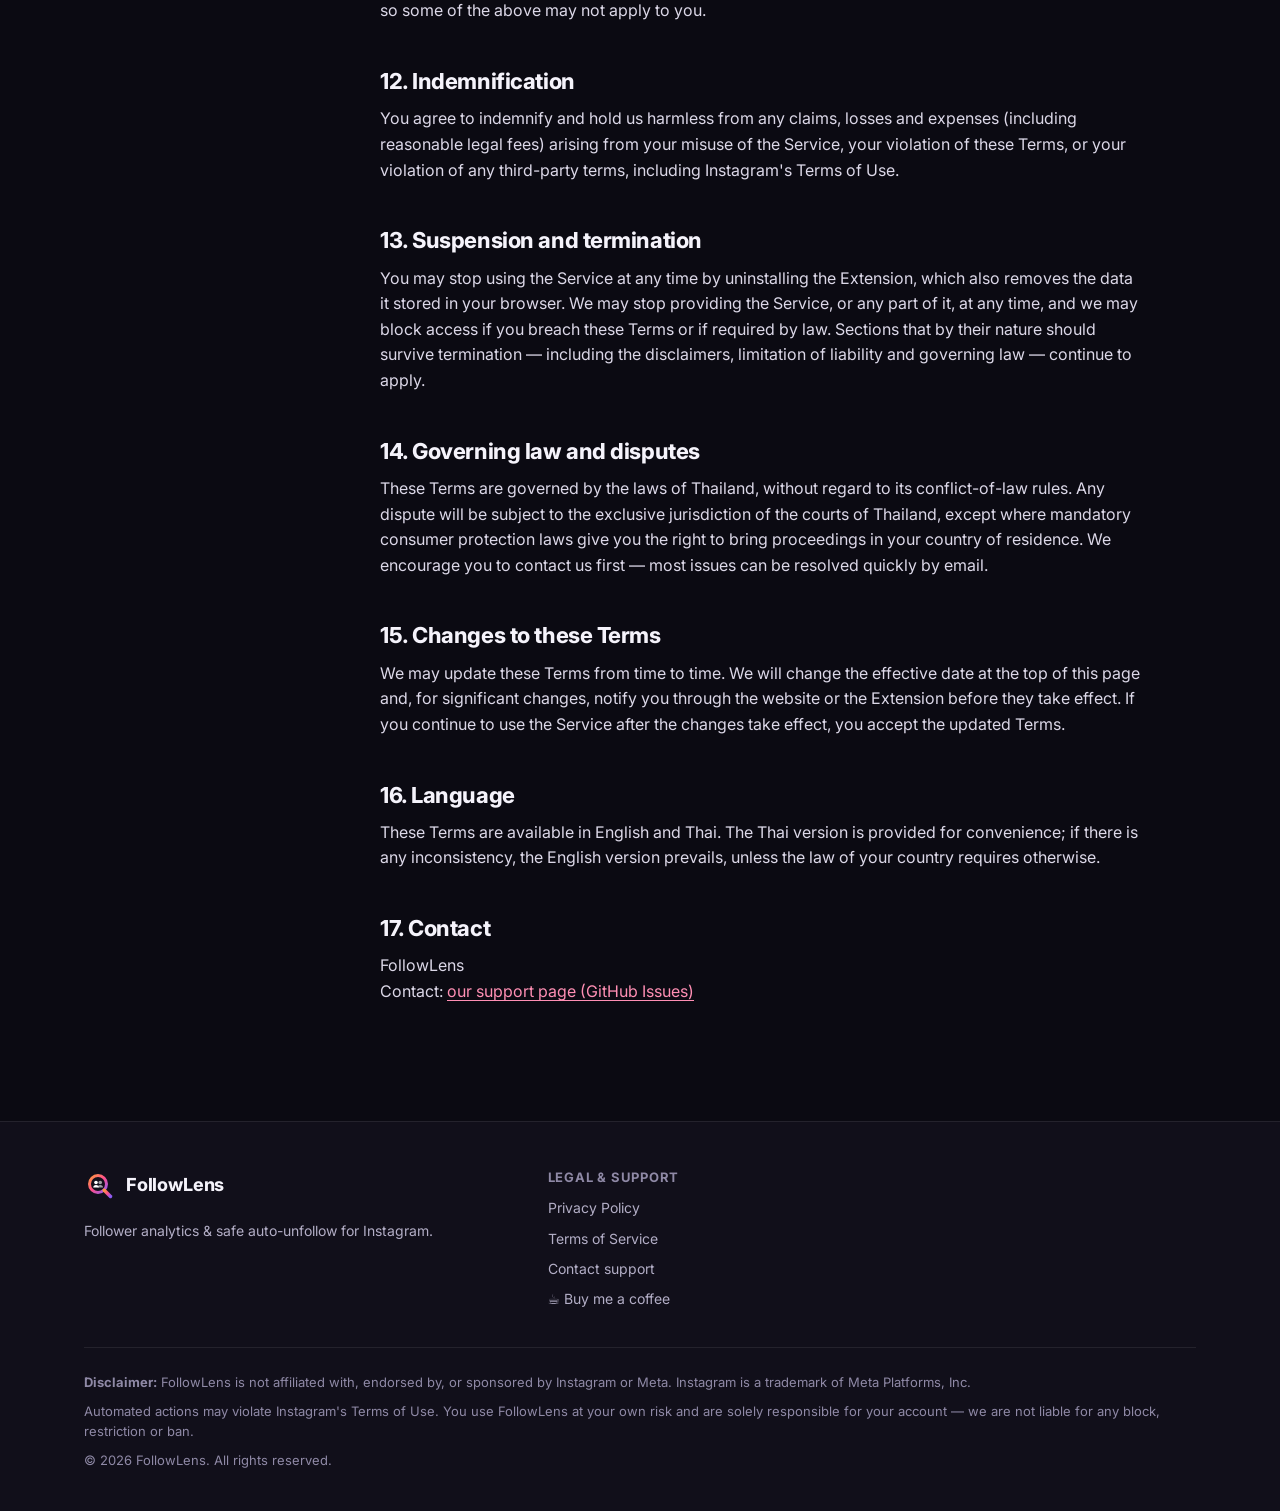
==== commit cd6fee42: "Terms (free release): no plans/payments/refunds; renumbered sections; zero-liability for a free serv" ====
--- a/terms.html
+++ b/terms.html
@@ -68,9 +68,9 @@
             <li><a href="#license" data-i18n="terms.license.h">4. License</a></li>
             <li><a href="#use" data-i18n="terms.use.h">5. Acceptable use</a></li>
             <li><a href="#instagram" data-i18n="terms.instagram.h">6. Instagram and your responsibility</a></li>
-            <li><a href="#plans" data-i18n="terms.plans.h">7. Plans, payments and auto-renewal</a></li>
-            <li><a href="#cancel" data-i18n="terms.cancel.h">8. Cancellation</a></li>
-            <li><a href="#refunds" data-i18n="terms.refunds.h">9. Refund policy</a></li>
+            <li data-paid><a href="#plans" data-i18n="terms.plans.h">7. Plans, payments and auto-renewal</a></li>
+            <li data-paid><a href="#cancel" data-i18n="terms.cancel.h">8. Cancellation</a></li>
+            <li data-paid><a href="#refunds" data-i18n="terms.refunds.h">9. Refund policy</a></li>
             <li><a href="#svcchanges" data-i18n="terms.svcchanges.h">10. Changes to the Service</a></li>
             <li><a href="#ip" data-i18n="terms.ip.h">11. Intellectual property</a></li>
             <li><a href="#privacy" data-i18n="terms.privacy.h">12. Privacy</a></li>
@@ -110,15 +110,15 @@
             <h2 id="h-instagram" data-i18n="terms.instagram.h">6. Instagram and your responsibility</h2>
             <div data-i18n-html="terms.instagram.body"><div class="callout warn"><p><strong>Please read this section carefully.</strong></p></div><p>FollowLens works with a third-party service, Instagram, which has its own Terms of Use and community guidelines. <strong>Automated actions, including automated unfollowing, may violate Instagram's Terms of Use.</strong> Instagram may, at its sole discretion, limit, temporarily block (“action block”), suspend or disable accounts whose activity it considers automated or unusual.</p><p>You acknowledge and agree that:</p><ul><li>you are solely responsible for your Instagram account, for complying with Instagram's terms, and for all actions performed on your account through the Extension;</li><li>the Extension's safety features — such as randomized delays, batch pauses, daily caps, re-checks before each unfollow and auto-stop when an action is blocked — are designed to reduce risk but <strong>cannot guarantee</strong> that your account will not be restricted;</li><li>Instagram may change its website at any time, which may cause features to stop working temporarily; and</li><li>we are not responsible for any restriction, suspension, loss of followers or other consequences imposed by Instagram.</li></ul></div>
           </section>
-          <section id="plans" aria-labelledby="h-plans">
+          <section id="plans" data-paid aria-labelledby="h-plans">
             <h2 id="h-plans" data-i18n="terms.plans.h">7. Plans, payments and auto-renewal</h2>
             <div data-i18n-html="terms.plans.body"><p><strong>Free plan.</strong> The Free plan is provided at no cost and includes the daily usage limits described on our website. We may change what the Free plan includes at any time.</p><p><strong>Pro subscriptions (Monthly and Yearly).</strong> Subscriptions are billed in advance and <strong>renew automatically</strong> at the end of each billing period at the then-current price, until you cancel. By subscribing, you authorize us and our payment processor, Stripe, to charge your payment method for each renewal. If we change the price of your plan, we will notify you in advance, and the new price will apply from your next billing period.</p><p><strong>Lifetime plan.</strong> The Lifetime plan is a one-time payment that gives you access to Pro features for as long as we continue to offer the Extension. It is not a subscription and does not renew. PromptPay is available for the Lifetime plan.</p><p><strong>Payments.</strong> All payments are processed by Stripe. Prices may include or exclude taxes depending on your location, as shown at checkout. If a renewal payment fails, Pro features may be paused until payment succeeds.</p></div>
           </section>
-          <section id="cancel" aria-labelledby="h-cancel">
+          <section id="cancel" data-paid aria-labelledby="h-cancel">
             <h2 id="h-cancel" data-i18n="terms.cancel.h">8. Cancellation</h2>
             <div data-i18n-html="terms.cancel.body"><p>You can cancel a subscription at any time from the Extension: open your avatar menu and choose <strong>“Manage subscription & invoices”</strong> to go to the Stripe customer portal. You can also email us for help. Cancellation takes effect at the end of your current billing period — you keep Pro access until then and will not be charged again. Except as described in the Refund policy below or as required by law, we do not provide refunds or credits for partial billing periods.</p></div>
           </section>
-          <section id="refunds" aria-labelledby="h-refunds">
+          <section id="refunds" data-paid aria-labelledby="h-refunds">
             <h2 id="h-refunds" data-i18n="terms.refunds.h">9. Refund policy</h2>
             <div data-i18n-html="terms.refunds.body"><p><strong>7-day refund on your first purchase.</strong> If you are not satisfied, email <a href="https://github.com/jomkongvut/followlens-policy/issues">our support page (GitHub Issues)</a> within 7 days of your first purchase of any Pro plan (Monthly, Yearly or Lifetime), from the email address linked to your account, and we will issue a full refund. Your Pro access ends when the refund is processed.</p><p>Renewal charges and later purchases are generally non-refundable, but we may issue a refund at our discretion — for example, in case of a billing error. We may refuse refund requests that appear abusive, such as repeated purchase-and-refund cycles. Refunds are returned to the original payment method; timing depends on your bank or payment provider. Please contact us before filing a chargeback so we can help.</p><p>Nothing in this policy limits any rights you have under mandatory consumer protection laws in your country.</p></div>
           </section>
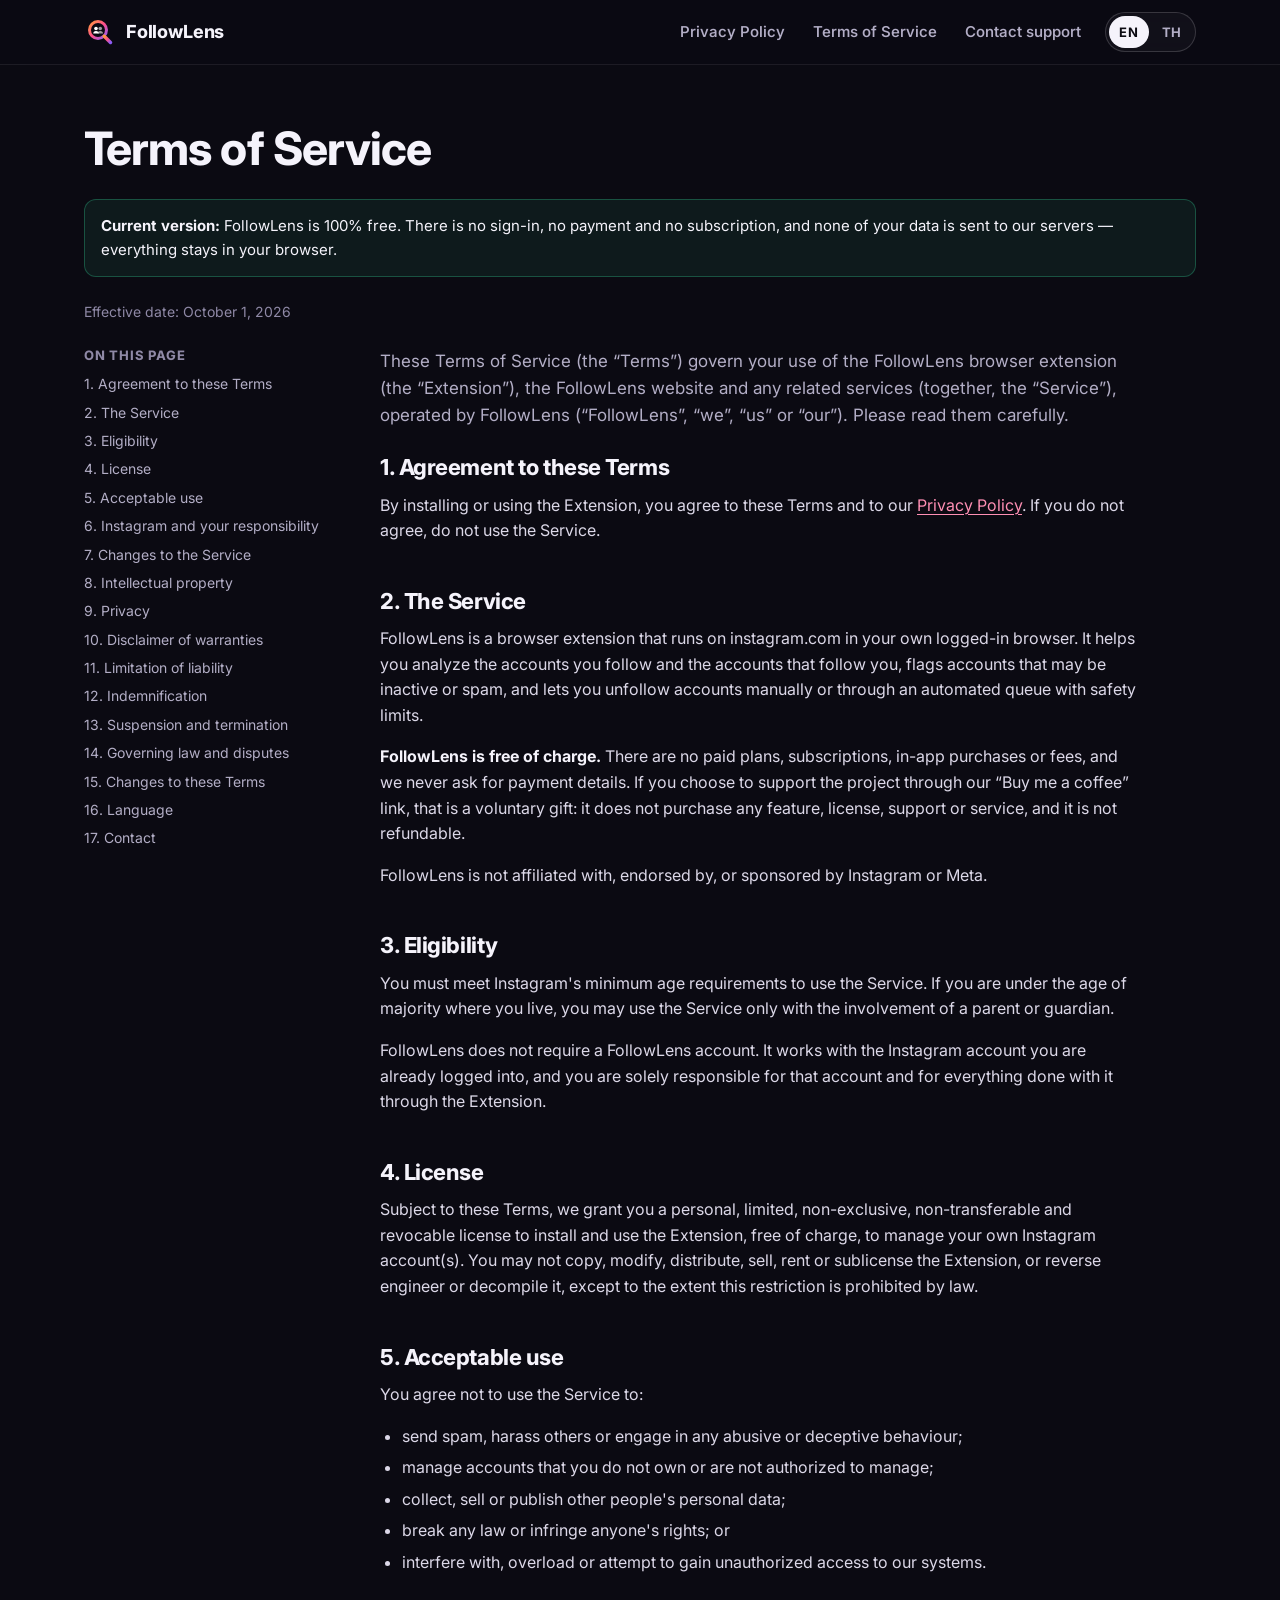
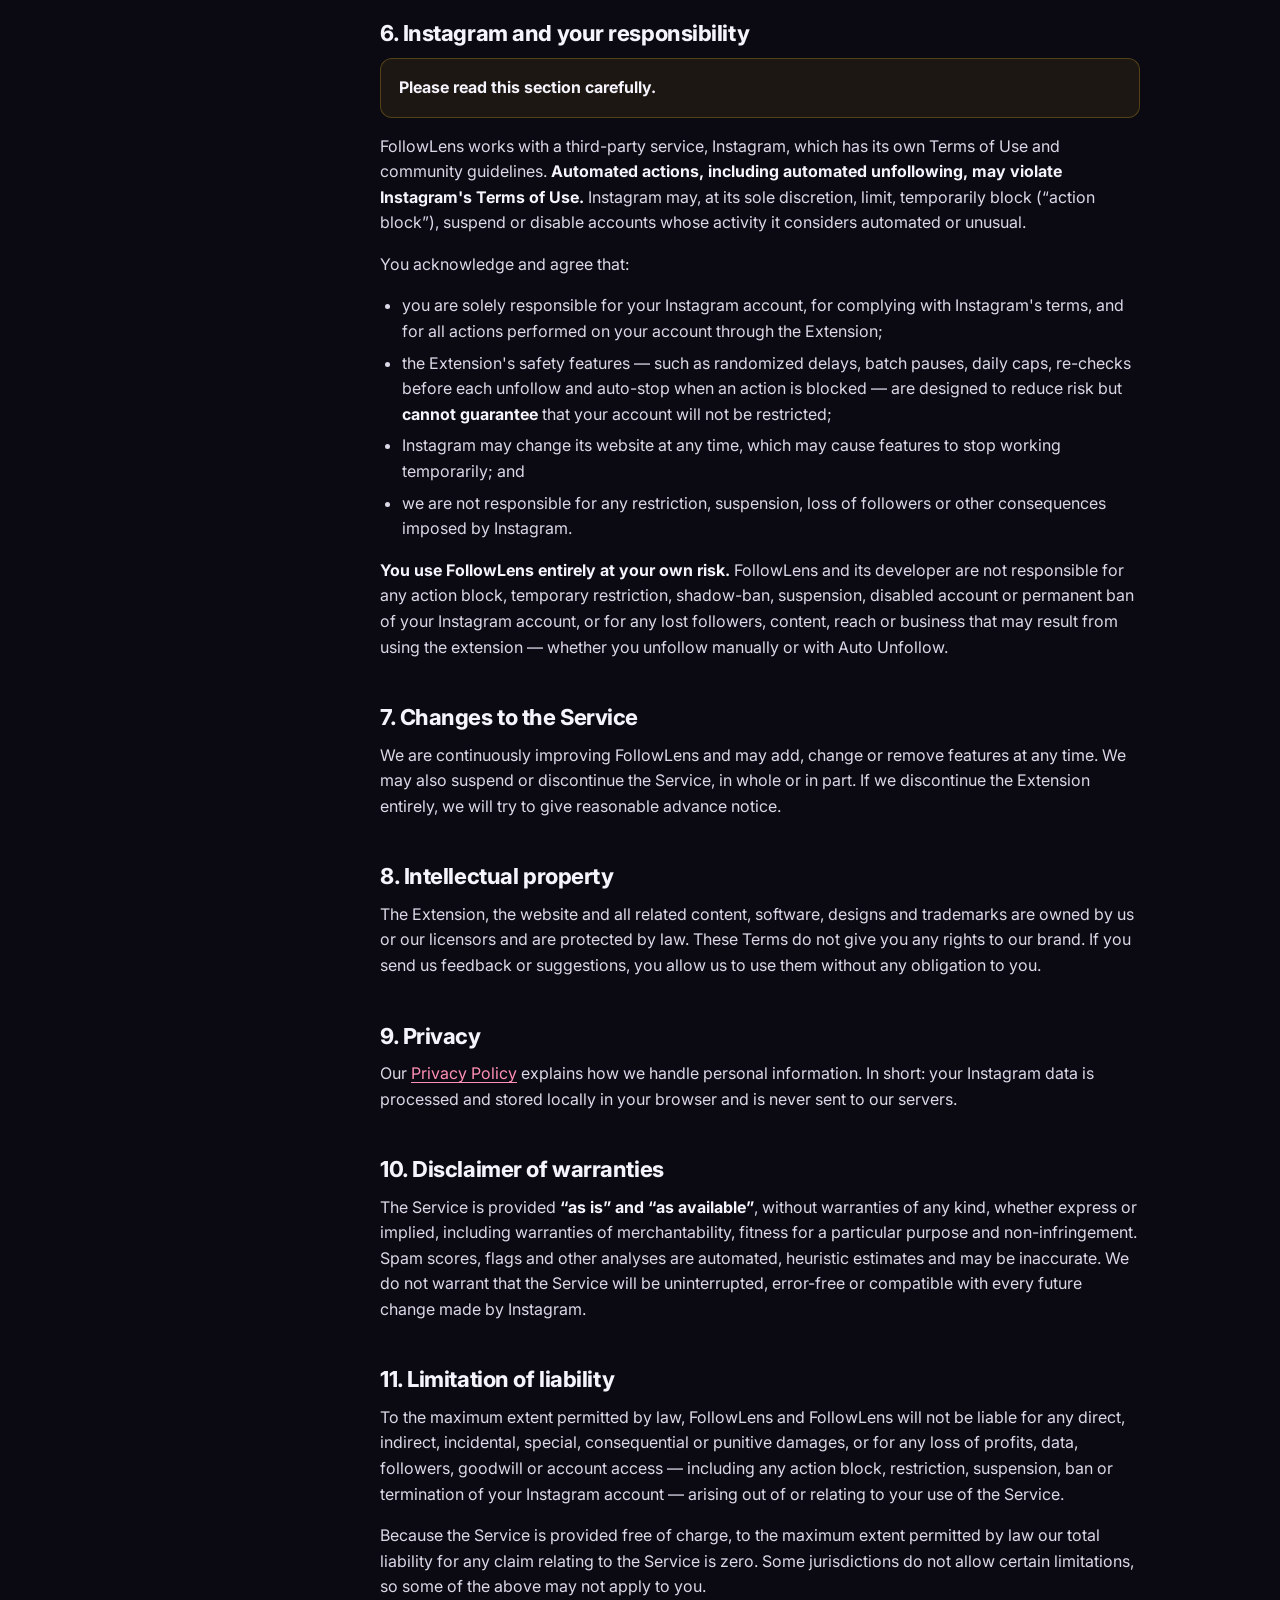
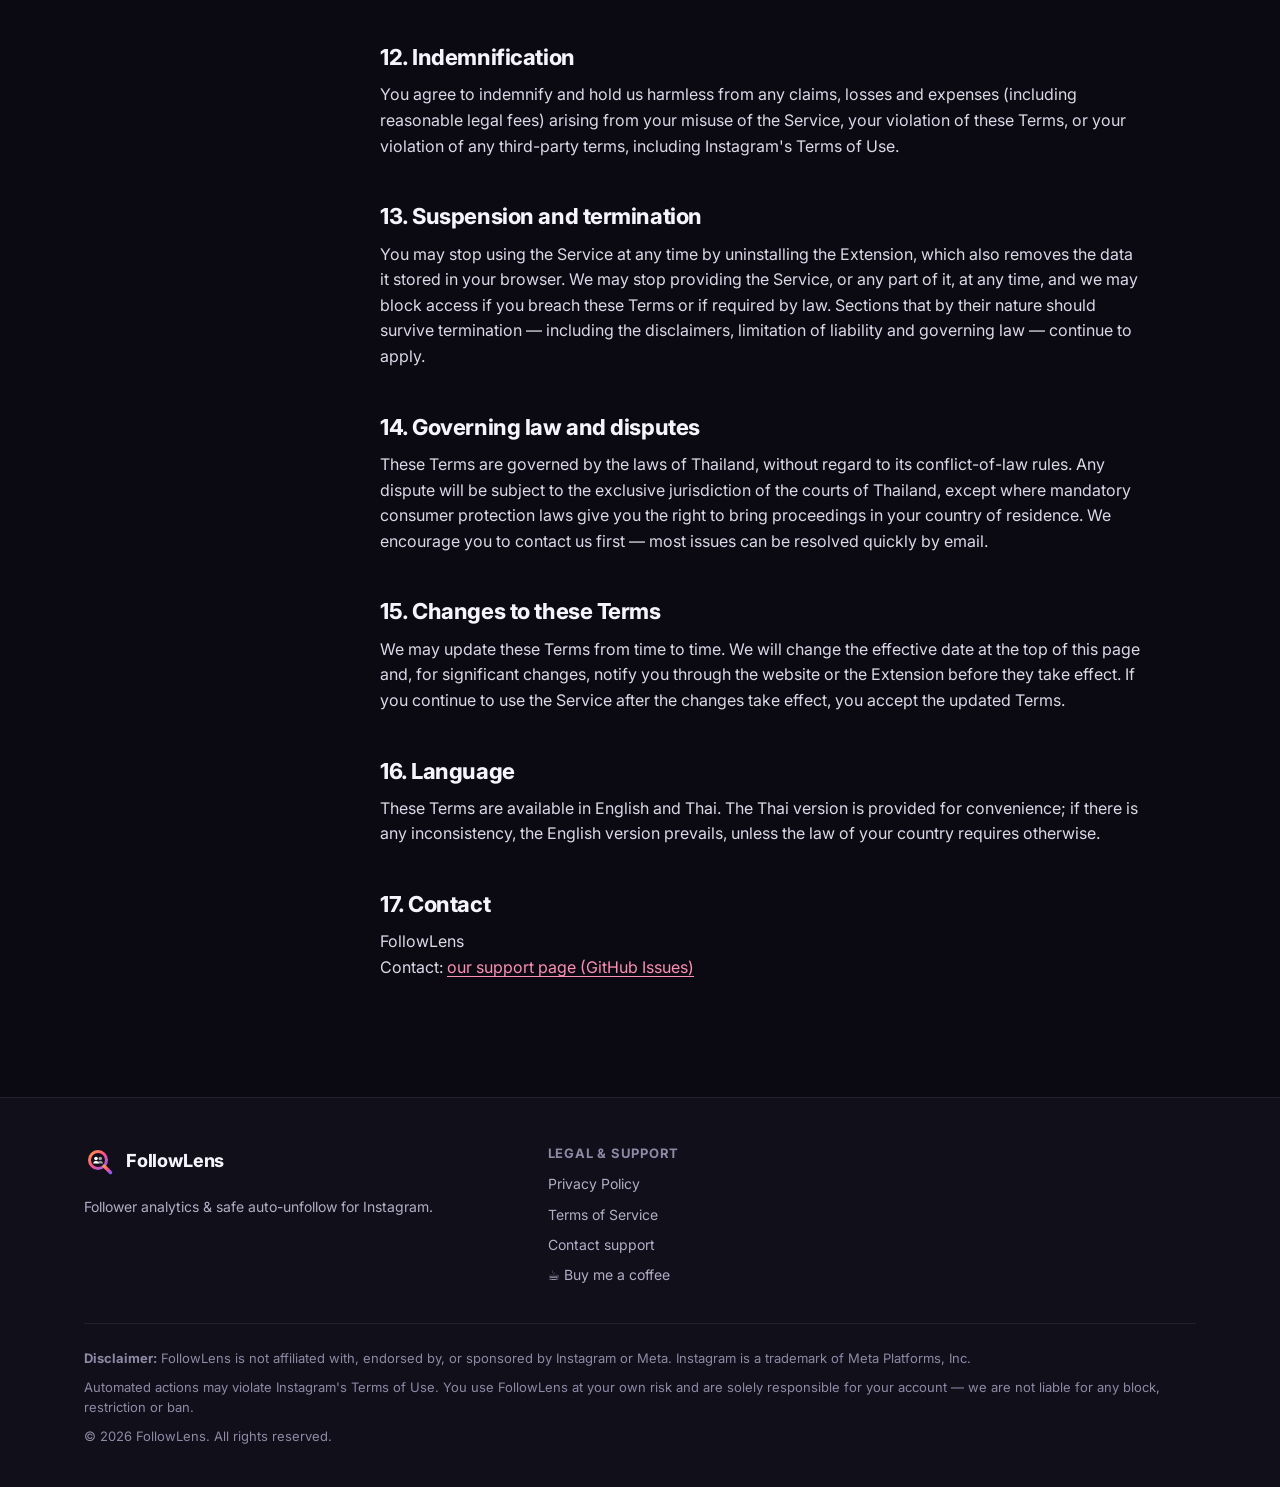
==== commit e8d89127: "Terms: free-release notice without payment wording" ====
--- a/terms.html
+++ b/terms.html
@@ -55,7 +55,7 @@
     <div class="container">
       <header class="page-hero">
         <h1 data-i18n="terms.h1">Terms of Service</h1>
-        <p class="free-note" data-free-only data-i18n-html="legal.freeNote"></p>
+        <p class="free-note" data-free-only data-i18n-html="terms.freeNote"></p>
         <p class="page-meta" data-i18n="legal.effective">Effective date: October 1, 2026</p>
       </header>
       <div class="legal-layout">
